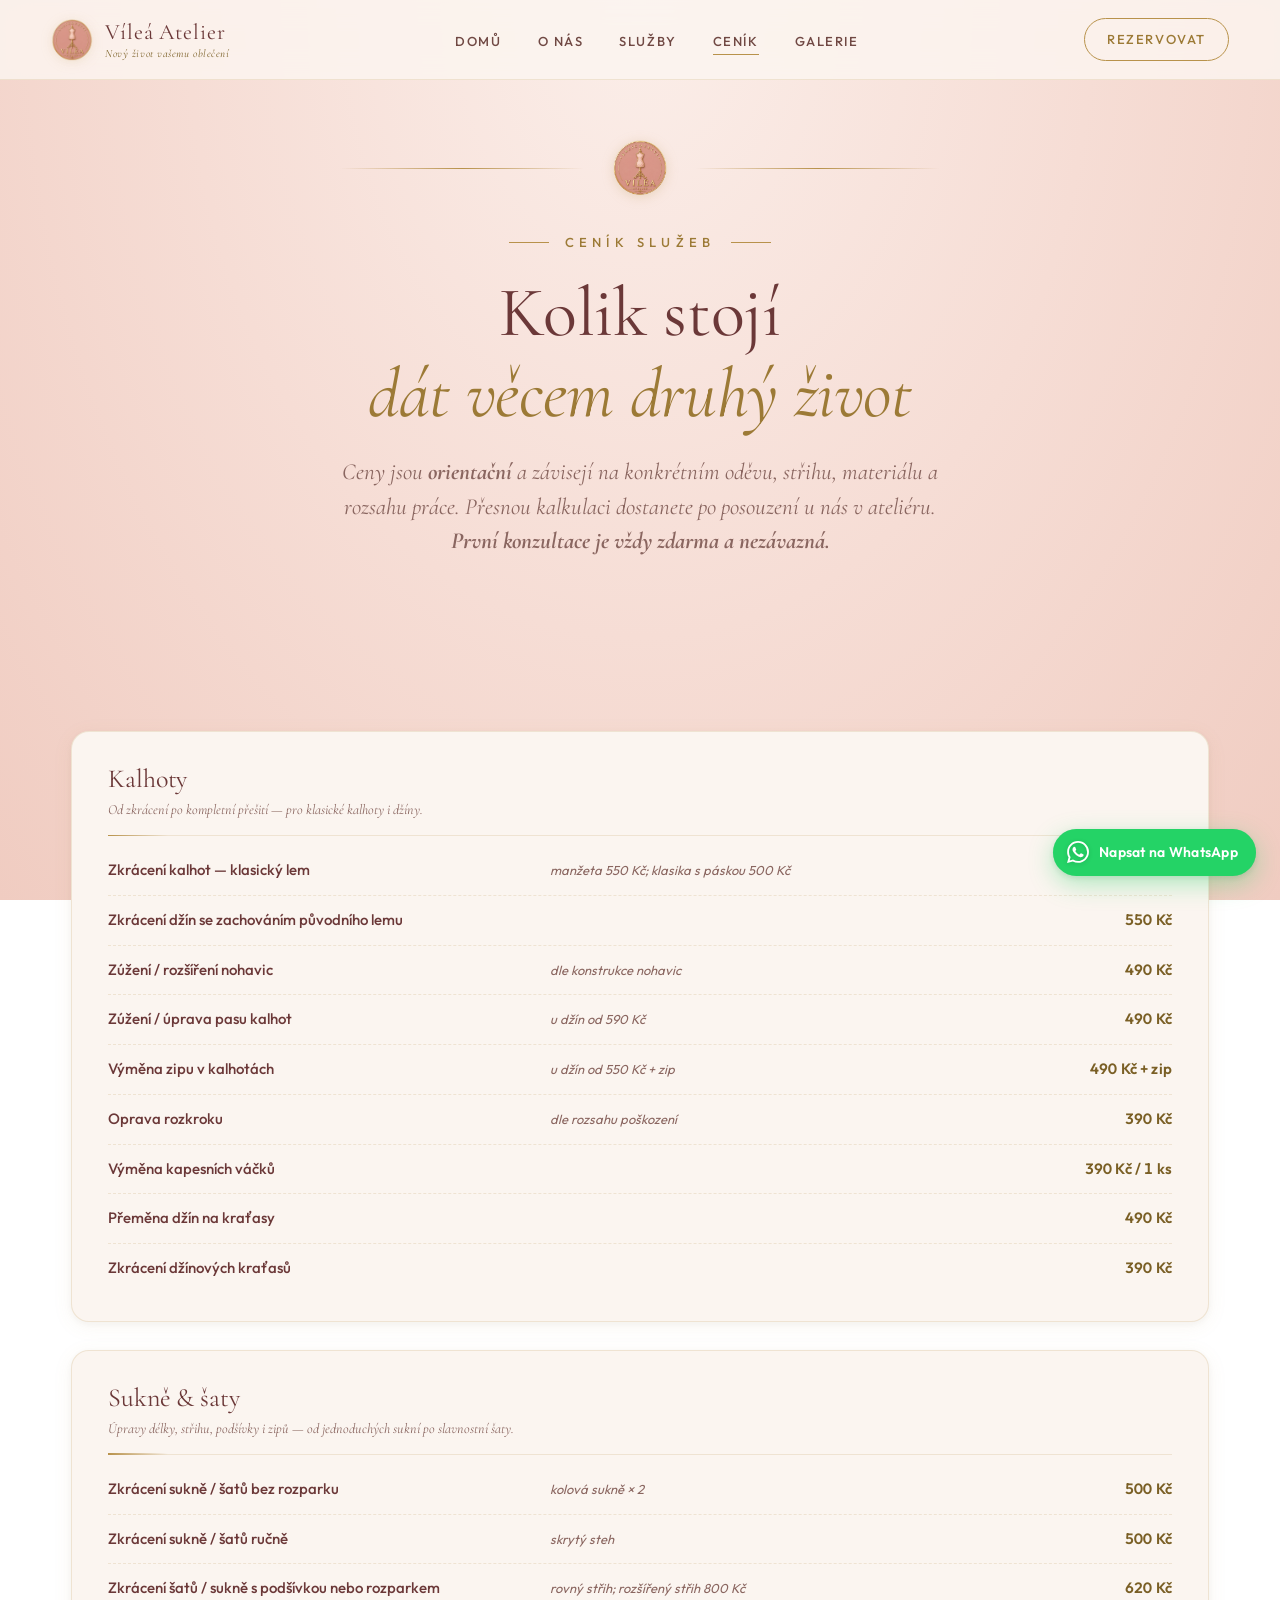
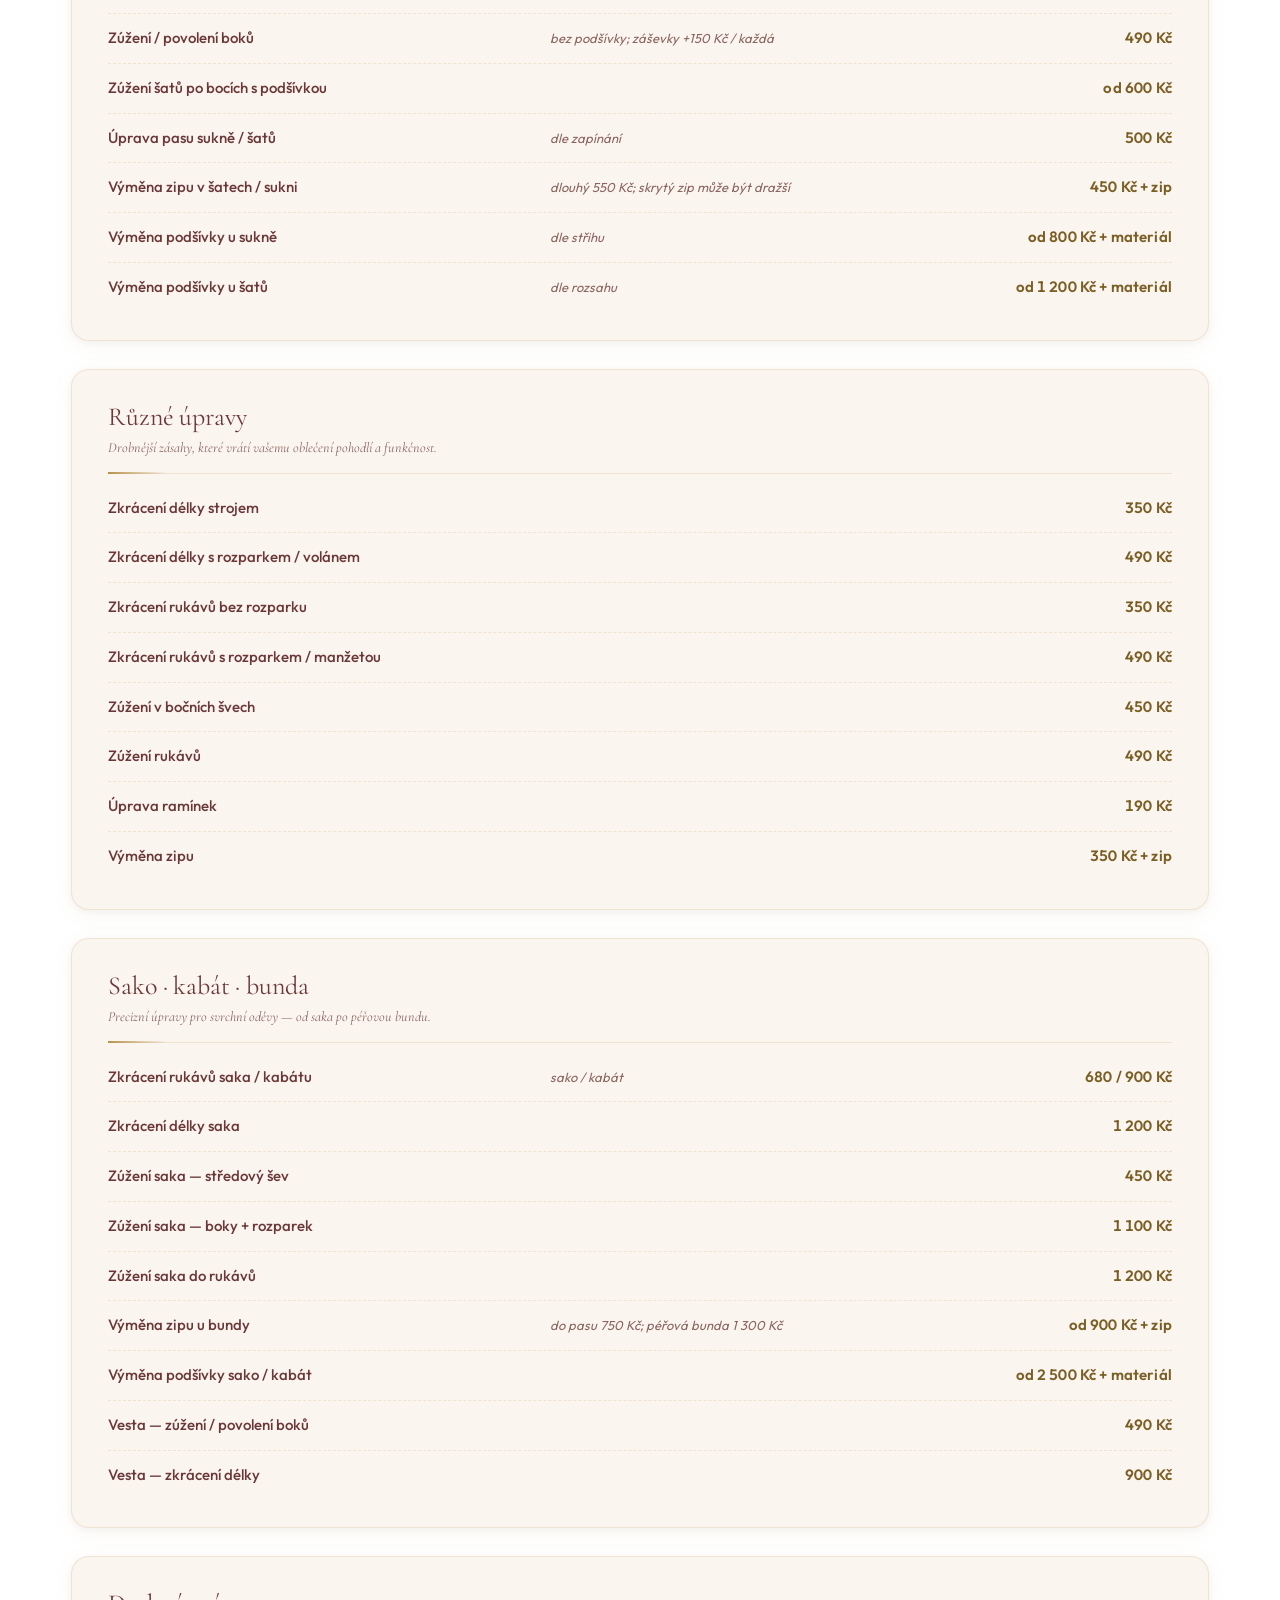
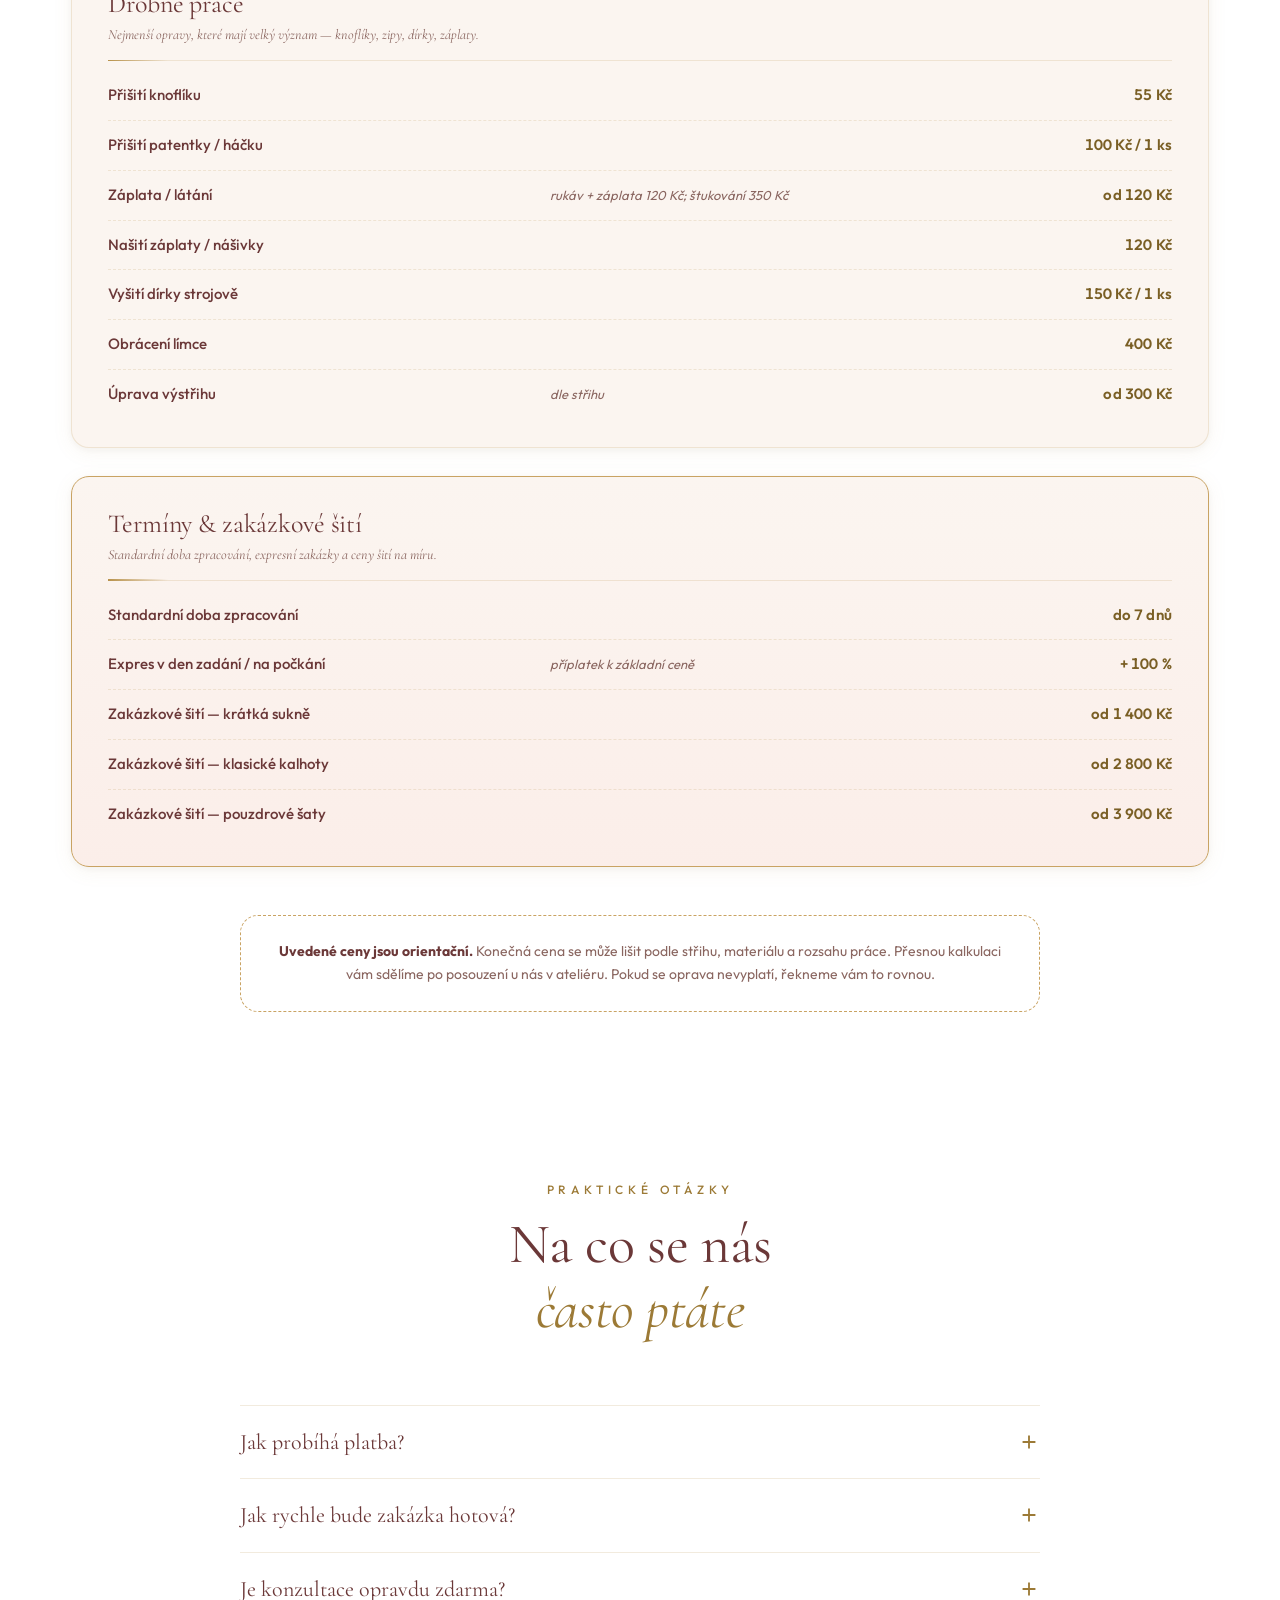
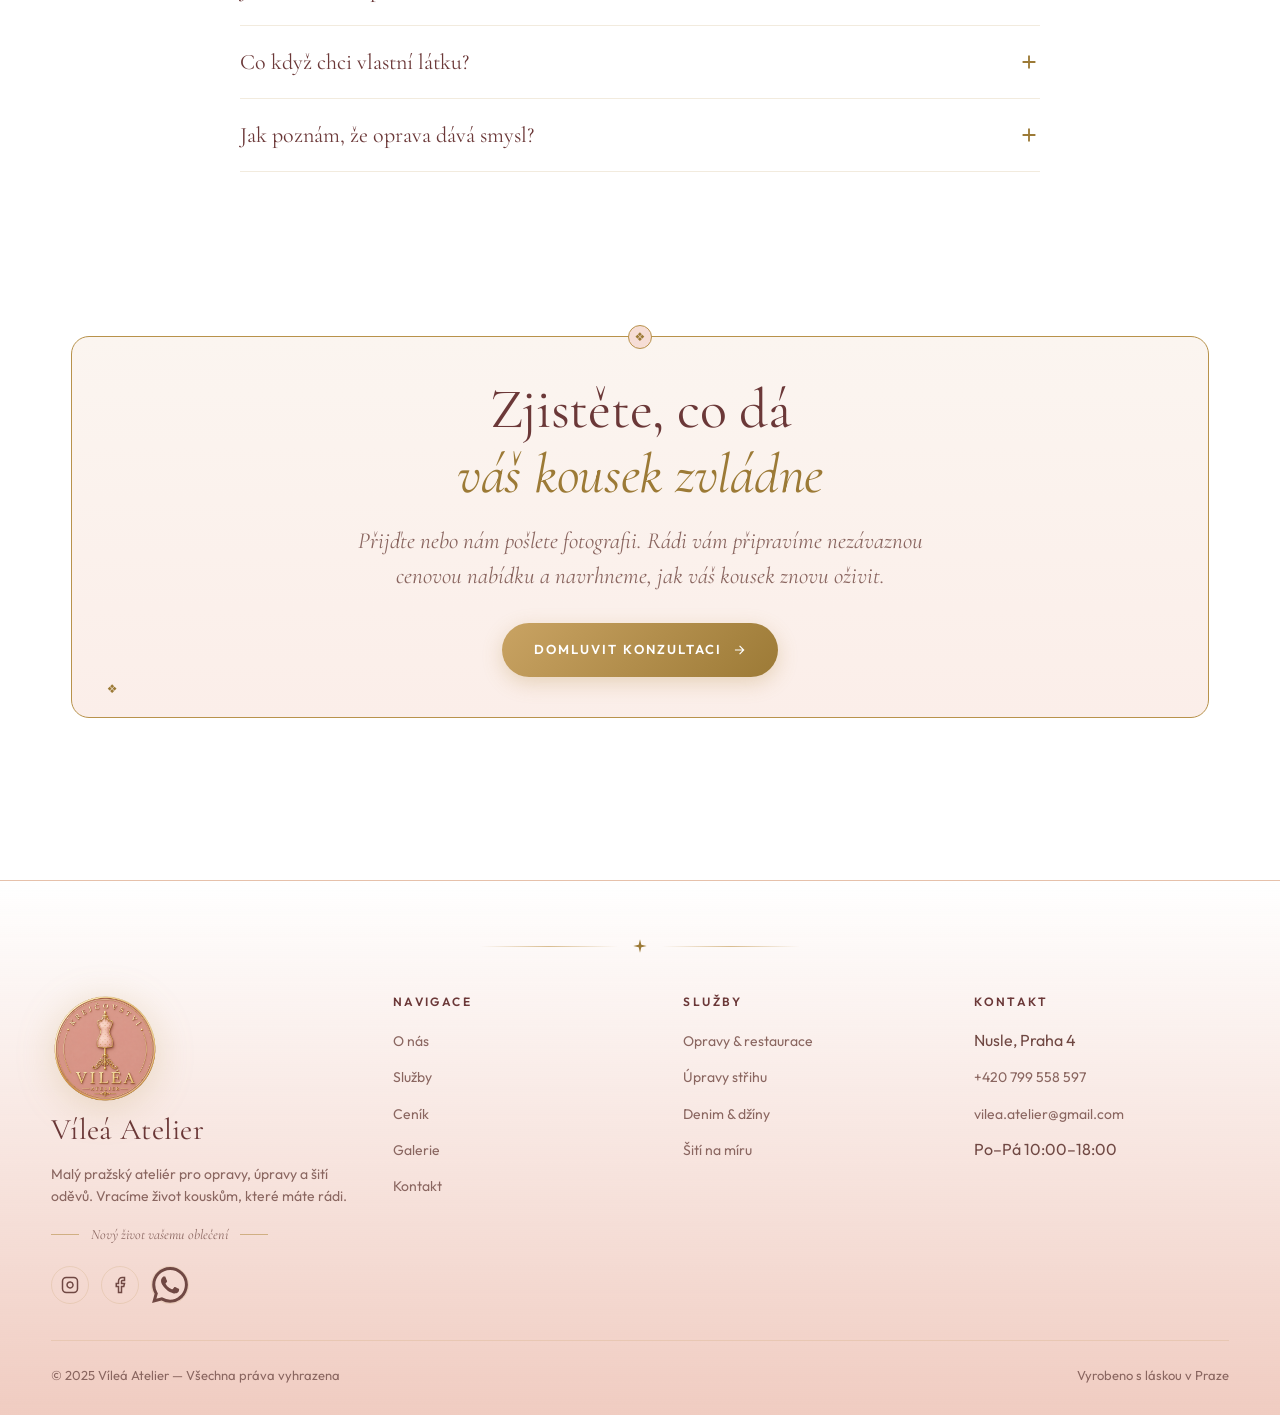
==== cenik.html @ e8b75104 "Initial commit: Víleá Atelier web Krejčovství VÍLEÁ Atelier — production site - 6 страниц (index, o-" ====
<!DOCTYPE html>
<html lang="cs">
<head>
<meta charset="UTF-8" />
<meta name="viewport" content="width=device-width, initial-scale=1.0" />
<title>Ceník — Víleá Atelier | Opravy, úpravy, šití na míru Praha</title>
<meta name="description" content="Ceník krejčovského ateliéru Víleá Praha — kalhoty, šaty, saka, kabáty, drobné práce a zakázkové šití. První konzultace vždy zdarma." />
<meta name="keywords" content="ceník krejčovství, cena opravy, cena úpravy oděvů, ceník služeb Praha, kolik stojí oprava oblečení, zakázkové šití cena" />
<meta name="robots" content="index,follow,max-image-preview:large" />
<meta name="author" content="Víleá Atelier" />
<meta name="geo.region" content="CZ-10" />
<meta name="geo.placename" content="Praha" />
<meta name="geo.position" content="50.0656;14.4379" />
<meta name="ICBM" content="50.0656, 14.4379" />
<meta name="theme-color" content="#F5DCD2" />
<link rel="alternate" hreflang="cs" href="https://vileaatelier.cz/cenik.html" />
<link rel="alternate" hreflang="x-default" href="https://vileaatelier.cz/cenik.html" />
<meta property="og:type" content="website" />
<meta property="og:url" content="https://vileaatelier.cz/cenik.html" />
<meta property="og:title" content="Ceník — Víleá Atelier | Opravy, úpravy, šití na míru" />
<meta property="og:description" content="Orientační ceny oprav, úprav a šití na míru v ateliéru Víleá Praha. První konzultace vždy zdarma." />
<meta property="og:image" content="https://vileaatelier.cz/assets/img/og-banner.jpg" />
<meta property="og:image:width" content="1200" />
<meta property="og:image:height" content="630" />
<meta property="og:site_name" content="Víleá Atelier" />
<meta property="og:locale" content="cs_CZ" />
<meta name="twitter:card" content="summary_large_image" />
<meta name="twitter:title" content="Ceník — Víleá Atelier | Opravy, úpravy, šití na míru" />
<meta name="twitter:description" content="Orientační ceny oprav, úprav a šití na míru v ateliéru Víleá Praha. První konzultace vždy zdarma." />
<meta name="twitter:image" content="https://vileaatelier.cz/assets/img/og-banner.jpg" />
<link rel="apple-touch-icon" href="assets/img/favicon.png" />
<link rel="canonical" href="https://vileaatelier.cz/cenik.html" />
<link rel="icon" type="image/png" href="assets/img/favicon.png" />
<link rel="preconnect" href="https://fonts.googleapis.com">
<link rel="preconnect" href="https://fonts.gstatic.com" crossorigin>
<link href="https://fonts.googleapis.com/css2?family=Cormorant+Garamond:ital,wght@0,400;0,500;0,600;0,700;1,400;1,500;1,600&family=Outfit:wght@300;400;500;600;700&display=swap" rel="stylesheet">
<link rel="stylesheet" href="assets/style.css" />
<script type="application/ld+json">
{
  "@context": "https://schema.org",
  "@type": "BreadcrumbList",
  "itemListElement": [
    {"@type": "ListItem", "position": 1, "name": "Domů", "item": "https://vileaatelier.cz/"},
    {"@type": "ListItem", "position": 2, "name": "Ceník", "item": "https://vileaatelier.cz/cenik.html"}
  ]
}
</script>
</head>
<body>

<nav class="nav">
  <a href="index.html" class="nav__logo">
    <img class="nav__logo-mark" src="assets/img/logo-mark-web.png" alt="Logo značky Krejčovství VÍLEÁ Atelier">
    <span class="nav__logo-text">
      <span class="nav__logo-name">Víleá Atelier</span>
      <span class="nav__logo-tag">Nový život vašemu oblečení</span>
    </span>
  </a>
  <ul class="nav__links">
    <li><a href="index.html">Domů</a></li>
    <li><a href="o-nas.html">O nás</a></li>
    <li><a href="sluzby.html">Služby</a></li>
    <li><a href="cenik.html" class="active">Ceník</a></li>
    <li><a href="galerie.html">Galerie</a></li>
  </ul>
  <a href="kontakt.html" class="nav__cta">Rezervovat</a>
  <button class="nav__burger" aria-label="Menu"><span></span><span></span><span></span></button>
</nav>

<header class="page-hero">
  <div class="brand-stripe reveal">
    <img class="brand-stripe__icon" src="assets/img/logo-mark-web.png" alt="Krejčovství VÍLEÁ Atelier — logo">
  </div>
  <span class="hero__eyebrow reveal reveal--delay-1">Ceník služeb</span>
  <h1 class="reveal reveal--delay-2">Kolik stojí<br><em>dát věcem druhý život</em></h1>
  <p class="lead reveal reveal--delay-3">Ceny jsou <strong>orientační</strong> a závisejí na konkrétním oděvu, střihu, materiálu a rozsahu práce. Přesnou kalkulaci dostanete po posouzení u nás v ateliéru. <strong>První konzultace je vždy zdarma a nezávazná.</strong></p>
</header>

<!-- ===== Pricing by garment type ===== -->
<section class="section">
  <div class="container">

    <!-- KALHOTY -->
    <div class="price-section reveal">
      <div class="price-section__head">
        <h2>Kalhoty</h2>
        <p>Od zkrácení po kompletní přešití — pro klasické kalhoty i džíny.</p>
      </div>
      <ul class="price-table">
        <li class="price-table__row">
          <span class="price-table__name">Zkrácení kalhot — klasický lem</span>
          <span class="price-table__note">manžeta 550 Kč; klasika s páskou 500 Kč</span>
          <span class="price-table__price">350 Kč</span>
        </li>
        <li class="price-table__row">
          <span class="price-table__name">Zkrácení džín se zachováním původního lemu</span>
          <span class="price-table__note"></span>
          <span class="price-table__price">550 Kč</span>
        </li>
        <li class="price-table__row">
          <span class="price-table__name">Zúžení / rozšíření nohavic</span>
          <span class="price-table__note">dle konstrukce nohavic</span>
          <span class="price-table__price">490 Kč</span>
        </li>
        <li class="price-table__row">
          <span class="price-table__name">Zúžení / úprava pasu kalhot</span>
          <span class="price-table__note">u džín od 590 Kč</span>
          <span class="price-table__price">490 Kč</span>
        </li>
        <li class="price-table__row">
          <span class="price-table__name">Výměna zipu v kalhotách</span>
          <span class="price-table__note">u džín od 550 Kč + zip</span>
          <span class="price-table__price">490 Kč + zip</span>
        </li>
        <li class="price-table__row">
          <span class="price-table__name">Oprava rozkroku</span>
          <span class="price-table__note">dle rozsahu poškození</span>
          <span class="price-table__price">390 Kč</span>
        </li>
        <li class="price-table__row">
          <span class="price-table__name">Výměna kapesních váčků</span>
          <span class="price-table__note"></span>
          <span class="price-table__price">390 Kč / 1 ks</span>
        </li>
        <li class="price-table__row">
          <span class="price-table__name">Přeměna džín na kraťasy</span>
          <span class="price-table__note"></span>
          <span class="price-table__price">490 Kč</span>
        </li>
        <li class="price-table__row">
          <span class="price-table__name">Zkrácení džínových kraťasů</span>
          <span class="price-table__note"></span>
          <span class="price-table__price">390 Kč</span>
        </li>
      </ul>
    </div>

    <!-- SUKNĚ / ŠATY -->
    <div class="price-section reveal">
      <div class="price-section__head">
        <h2>Sukně &amp; šaty</h2>
        <p>Úpravy délky, střihu, podšívky i zipů — od jednoduchých sukní po slavnostní šaty.</p>
      </div>
      <ul class="price-table">
        <li class="price-table__row">
          <span class="price-table__name">Zkrácení sukně / šatů bez rozparku</span>
          <span class="price-table__note">kolová sukně × 2</span>
          <span class="price-table__price">500 Kč</span>
        </li>
        <li class="price-table__row">
          <span class="price-table__name">Zkrácení sukně / šatů ručně</span>
          <span class="price-table__note">skrytý steh</span>
          <span class="price-table__price">500 Kč</span>
        </li>
        <li class="price-table__row">
          <span class="price-table__name">Zkrácení šatů / sukně s podšívkou nebo rozparkem</span>
          <span class="price-table__note">rovný střih; rozšířený střih 800 Kč</span>
          <span class="price-table__price">620 Kč</span>
        </li>
        <li class="price-table__row">
          <span class="price-table__name">Zúžení / povolení boků</span>
          <span class="price-table__note">bez podšívky; záševky +150 Kč / každá</span>
          <span class="price-table__price">490 Kč</span>
        </li>
        <li class="price-table__row">
          <span class="price-table__name">Zúžení šatů po bocích s podšívkou</span>
          <span class="price-table__note"></span>
          <span class="price-table__price">od 600 Kč</span>
        </li>
        <li class="price-table__row">
          <span class="price-table__name">Úprava pasu sukně / šatů</span>
          <span class="price-table__note">dle zapínání</span>
          <span class="price-table__price">500 Kč</span>
        </li>
        <li class="price-table__row">
          <span class="price-table__name">Výměna zipu v šatech / sukni</span>
          <span class="price-table__note">dlouhý 550 Kč; skrytý zip může být dražší</span>
          <span class="price-table__price">450 Kč + zip</span>
        </li>
        <li class="price-table__row">
          <span class="price-table__name">Výměna podšívky u sukně</span>
          <span class="price-table__note">dle střihu</span>
          <span class="price-table__price">od 800 Kč + materiál</span>
        </li>
        <li class="price-table__row">
          <span class="price-table__name">Výměna podšívky u šatů</span>
          <span class="price-table__note">dle rozsahu</span>
          <span class="price-table__price">od 1 200 Kč + materiál</span>
        </li>
      </ul>
    </div>

    <!-- RŮZNÉ ÚPRAVY -->
    <div class="price-section reveal">
      <div class="price-section__head">
        <h2>Různé úpravy</h2>
        <p>Drobnější zásahy, které vrátí vašemu oblečení pohodlí a funkčnost.</p>
      </div>
      <ul class="price-table">
        <li class="price-table__row">
          <span class="price-table__name">Zkrácení délky strojem</span>
          <span class="price-table__note"></span>
          <span class="price-table__price">350 Kč</span>
        </li>
        <li class="price-table__row">
          <span class="price-table__name">Zkrácení délky s rozparkem / volánem</span>
          <span class="price-table__note"></span>
          <span class="price-table__price">490 Kč</span>
        </li>
        <li class="price-table__row">
          <span class="price-table__name">Zkrácení rukávů bez rozparku</span>
          <span class="price-table__note"></span>
          <span class="price-table__price">350 Kč</span>
        </li>
        <li class="price-table__row">
          <span class="price-table__name">Zkrácení rukávů s rozparkem / manžetou</span>
          <span class="price-table__note"></span>
          <span class="price-table__price">490 Kč</span>
        </li>
        <li class="price-table__row">
          <span class="price-table__name">Zúžení v bočních švech</span>
          <span class="price-table__note"></span>
          <span class="price-table__price">450 Kč</span>
        </li>
        <li class="price-table__row">
          <span class="price-table__name">Zúžení rukávů</span>
          <span class="price-table__note"></span>
          <span class="price-table__price">490 Kč</span>
        </li>
        <li class="price-table__row">
          <span class="price-table__name">Úprava ramínek</span>
          <span class="price-table__note"></span>
          <span class="price-table__price">190 Kč</span>
        </li>
        <li class="price-table__row">
          <span class="price-table__name">Výměna zipu</span>
          <span class="price-table__note"></span>
          <span class="price-table__price">350 Kč + zip</span>
        </li>
      </ul>
    </div>

    <!-- SAKO / KABÁT / BUNDA -->
    <div class="price-section reveal">
      <div class="price-section__head">
        <h2>Sako &middot; kabát &middot; bunda</h2>
        <p>Precizní úpravy pro svrchní oděvy — od saka po péřovou bundu.</p>
      </div>
      <ul class="price-table">
        <li class="price-table__row">
          <span class="price-table__name">Zkrácení rukávů saka / kabátu</span>
          <span class="price-table__note">sako / kabát</span>
          <span class="price-table__price">680 / 900 Kč</span>
        </li>
        <li class="price-table__row">
          <span class="price-table__name">Zkrácení délky saka</span>
          <span class="price-table__note"></span>
          <span class="price-table__price">1 200 Kč</span>
        </li>
        <li class="price-table__row">
          <span class="price-table__name">Zúžení saka — středový šev</span>
          <span class="price-table__note"></span>
          <span class="price-table__price">450 Kč</span>
        </li>
        <li class="price-table__row">
          <span class="price-table__name">Zúžení saka — boky + rozparek</span>
          <span class="price-table__note"></span>
          <span class="price-table__price">1 100 Kč</span>
        </li>
        <li class="price-table__row">
          <span class="price-table__name">Zúžení saka do rukávů</span>
          <span class="price-table__note"></span>
          <span class="price-table__price">1 200 Kč</span>
        </li>
        <li class="price-table__row">
          <span class="price-table__name">Výměna zipu u bundy</span>
          <span class="price-table__note">do pasu 750 Kč; péřová bunda 1 300 Kč</span>
          <span class="price-table__price">od 900 Kč + zip</span>
        </li>
        <li class="price-table__row">
          <span class="price-table__name">Výměna podšívky sako / kabát</span>
          <span class="price-table__note"></span>
          <span class="price-table__price">od 2 500 Kč + materiál</span>
        </li>
        <li class="price-table__row">
          <span class="price-table__name">Vesta — zúžení / povolení boků</span>
          <span class="price-table__note"></span>
          <span class="price-table__price">490 Kč</span>
        </li>
        <li class="price-table__row">
          <span class="price-table__name">Vesta — zkrácení délky</span>
          <span class="price-table__note"></span>
          <span class="price-table__price">900 Kč</span>
        </li>
      </ul>
    </div>

    <!-- DROBNÉ PRÁCE -->
    <div class="price-section reveal">
      <div class="price-section__head">
        <h2>Drobné práce</h2>
        <p>Nejmenší opravy, které mají velký význam — knoflíky, zipy, dírky, záplaty.</p>
      </div>
      <ul class="price-table">
        <li class="price-table__row">
          <span class="price-table__name">Přišití knoflíku</span>
          <span class="price-table__note"></span>
          <span class="price-table__price">55 Kč</span>
        </li>
        <li class="price-table__row">
          <span class="price-table__name">Přišití patentky / háčku</span>
          <span class="price-table__note"></span>
          <span class="price-table__price">100 Kč / 1 ks</span>
        </li>
        <li class="price-table__row">
          <span class="price-table__name">Záplata / látání</span>
          <span class="price-table__note">rukáv + záplata 120 Kč; štukování 350 Kč</span>
          <span class="price-table__price">od 120 Kč</span>
        </li>
        <li class="price-table__row">
          <span class="price-table__name">Našití záplaty / nášivky</span>
          <span class="price-table__note"></span>
          <span class="price-table__price">120 Kč</span>
        </li>
        <li class="price-table__row">
          <span class="price-table__name">Vyšití dírky strojově</span>
          <span class="price-table__note"></span>
          <span class="price-table__price">150 Kč / 1 ks</span>
        </li>
        <li class="price-table__row">
          <span class="price-table__name">Obrácení límce</span>
          <span class="price-table__note"></span>
          <span class="price-table__price">400 Kč</span>
        </li>
        <li class="price-table__row">
          <span class="price-table__name">Úprava výstřihu</span>
          <span class="price-table__note">dle střihu</span>
          <span class="price-table__price">od 300 Kč</span>
        </li>
      </ul>
    </div>

    <!-- TERMÍNY A ZAKÁZKOVÉ ŠITÍ -->
    <div class="price-section price-section--featured reveal">
      <div class="price-section__head">
        <h2>Termíny &amp; zakázkové šití</h2>
        <p>Standardní doba zpracování, expresní zakázky a ceny šití na míru.</p>
      </div>
      <ul class="price-table">
        <li class="price-table__row">
          <span class="price-table__name">Standardní doba zpracování</span>
          <span class="price-table__note"></span>
          <span class="price-table__price">do 7 dnů</span>
        </li>
        <li class="price-table__row">
          <span class="price-table__name">Expres v den zadání / na počkání</span>
          <span class="price-table__note">příplatek k základní ceně</span>
          <span class="price-table__price">+ 100 %</span>
        </li>
        <li class="price-table__row">
          <span class="price-table__name">Zakázkové šití — krátká sukně</span>
          <span class="price-table__note"></span>
          <span class="price-table__price">od 1 400 Kč</span>
        </li>
        <li class="price-table__row">
          <span class="price-table__name">Zakázkové šití — klasické kalhoty</span>
          <span class="price-table__note"></span>
          <span class="price-table__price">od 2 800 Kč</span>
        </li>
        <li class="price-table__row">
          <span class="price-table__name">Zakázkové šití — pouzdrové šaty</span>
          <span class="price-table__note"></span>
          <span class="price-table__price">od 3 900 Kč</span>
        </li>
      </ul>
    </div>

    <div class="price-note reveal">
      <strong>Uvedené ceny jsou orientační.</strong> Konečná cena se může lišit podle střihu, materiálu a rozsahu práce. Přesnou kalkulaci vám sdělíme po posouzení u nás v ateliéru. Pokud se oprava nevyplatí, řekneme vám to rovnou.
    </div>
  </div>
</section>

<!-- ===== FAQ ===== -->
<section class="section section--tight">
  <div class="container">
    <div class="section-head reveal">
      <span class="section-head__eyebrow">Praktické otázky</span>
      <h2>Na co se nás<br><em>často ptáte</em></h2>
    </div>
    <div class="faq">
      <div class="faq__item reveal">
        <button class="faq__q">Jak probíhá platba?
          <svg width="22" height="22" viewBox="0 0 24 24" fill="none" stroke="currentColor" stroke-width="2"><path d="M12 5v14M5 12h14"/></svg>
        </button>
        <div class="faq__a">Při zahájení zakázky hradíte 40 % jako zálohu. Zbytek doplácíte při předání hotově nebo kartou. U větších zakázek (svatby, kabáty) je možné rozložení do dvou splátek.</div>
      </div>
      <div class="faq__item reveal">
        <button class="faq__q">Jak rychle bude zakázka hotová?
          <svg width="22" height="22" viewBox="0 0 24 24" fill="none" stroke="currentColor" stroke-width="2"><path d="M12 5v14M5 12h14"/></svg>
        </button>
        <div class="faq__a">Standardně do 7 pracovních dní. Potřebujete-li expres? Příplatek +100 % a máte to v den zadání. Vždy dopředu řekneme konkrétní termín.</div>
      </div>
      <div class="faq__item reveal">
        <button class="faq__q">Je konzultace opravdu zdarma?
          <svg width="22" height="22" viewBox="0 0 24 24" fill="none" stroke="currentColor" stroke-width="2"><path d="M12 5v14M5 12h14"/></svg>
        </button>
        <div class="faq__a">Ano. První konzultace je nezávazná a bez poplatku — v ateliéru vás provedeme, probereme váš kousek a navrhneme řešení. Pokud se rozhodnete, sepíšeme s vámi zakázku.</div>
      </div>
      <div class="faq__item reveal">
        <button class="faq__q">Co když chci vlastní látku?
          <svg width="22" height="22" viewBox="0 0 24 24" fill="none" stroke="currentColor" stroke-width="2"><path d="M12 5v14M5 12h14"/></svg>
        </button>
        <div class="faq__a">Rádi ušijeme z vaší látky — přineste ji a my se postaráme o zbytek. Také vám umíme poradit s výběrem v naší knihovně vzorků.</div>
      </div>
      <div class="faq__item reveal">
        <button class="faq__q">Jak poznám, že oprava dává smysl?
          <svg width="22" height="22" viewBox="0 0 24 24" fill="none" stroke="currentColor" stroke-width="2"><path d="M12 5v14M5 12h14"/></svg>
        </button>
        <div class="faq__a">Přineste nebo pošlete fotografii — posoudíme stav a řekneme vám upřímně, jestli se oprava vyplatí. Některé kousky mají větší hodnotu sentimentální než materiální, a to my dobře víme.</div>
      </div>
    </div>
  </div>
</section>

<!-- ===== CTA ===== -->
<section class="section">
  <div class="container">
    <div class="framed reveal" style="text-align:center; padding: 40px 28px;">
      <h2 style="margin-bottom: 18px;">Zjistěte, co dá<br><em style="font-style:italic;color:var(--gold-600)">váš kousek zvládne</em></h2>
      <p class="lead" style="max-width: 580px; margin: 0 auto 30px;">Přijďte nebo nám pošlete fotografii. Rádi vám připravíme nezávaznou cenovou nabídku a navrhneme, jak váš kousek znovu oživit.</p>
      <a href="kontakt.html" class="btn btn--primary">
        Domluvit konzultaci
        <svg width="14" height="14" viewBox="0 0 24 24" fill="none" stroke="currentColor" stroke-width="2"><path d="M5 12h14M13 5l7 7-7 7"/></svg>
      </a>
    </div>
  </div>
</section>

<footer class="footer">
  <div class="footer__ornament">
    <svg class="footer__ornament-icon" viewBox="0 0 24 24" fill="currentColor"><path d="M12 2 L14 10 L22 12 L14 14 L12 22 L10 14 L2 12 L10 10 Z"/></svg>
  </div>
  <div class="footer__top">
    <div class="footer__brand">
      <div class="footer__logo">
        <img src="assets/img/logo-mark-web.png" alt="Logo značky Krejčovství VÍLEÁ Atelier" />
        <span class="footer__logo-name">Víleá Atelier</span>
      </div>
      <p>Malý pražský ateliér pro opravy, úpravy a šití oděvů. Vracíme život kouskům, které máte rádi.</p>
      <p class="footer__tagline">Nový život vašemu oblečení</p>
      <div class="footer__social">
        <a href="https://www.instagram.com/vilea.atelier" target="_blank" rel="noopener noreferrer" aria-label="Instagram"><svg width="18" height="18" viewBox="0 0 24 24" fill="none" stroke="currentColor" stroke-width="2"><rect x="2" y="2" width="20" height="20" rx="5"/><path d="M16 11.37A4 4 0 1 1 12.63 8 4 4 0 0 1 16 11.37zM17.5 6.5h.01"/></svg></a>
        <a href="https://www.facebook.com/share/19ng7usNfz/?mibextid=wwXIfr" target="_blank" rel="noopener noreferrer" aria-label="Facebook"><svg width="18" height="18" viewBox="0 0 24 24" fill="none" stroke="currentColor" stroke-width="2"><path d="M18 2h-3a5 5 0 0 0-5 5v3H7v4h3v8h4v-8h3l1-4h-4V7a1 1 0 0 1 1-1h3z"/></svg></a>
      <a href="https://wa.me/420799558597?text=Dobrý den, rád/a bych se zeptal/a na krejčovské služby." target="_blank" rel="noopener noreferrer" aria-label="WhatsApp" class="wa-link">
          <svg viewBox="0 0 24 24" fill="currentColor"><path d="M17.472 14.382c-.297-.149-1.758-.867-2.03-.967-.273-.099-.471-.148-.67.15-.197.297-.767.966-.94 1.164-.173.199-.347.223-.644.075-.297-.15-1.255-.463-2.39-1.475-.883-.788-1.48-1.761-1.653-2.059-.173-.297-.018-.458.13-.606.134-.133.298-.347.446-.52.149-.174.198-.298.298-.497.099-.198.05-.371-.025-.52-.075-.149-.669-1.612-.916-2.207-.242-.579-.487-.5-.669-.51-.173-.008-.371-.01-.57-.01-.198 0-.52.074-.792.372-.272.297-1.04 1.016-1.04 2.479 0 1.462 1.065 2.875 1.213 3.074.149.198 2.096 3.2 5.077 4.487.709.306 1.262.489 1.694.625.712.227 1.36.195 1.871.118.571-.085 1.758-.719 2.006-1.413.248-.694.248-1.289.173-1.413-.074-.124-.272-.198-.57-.347m-5.421 7.403h-.004a9.87 9.87 0 0 1-5.031-1.378l-.361-.214-3.741.982.998-3.648-.235-.374a9.86 9.86 0 0 1-1.51-5.26c.001-5.45 4.436-9.884 9.888-9.884 2.64 0 5.122 1.03 6.988 2.898a9.825 9.825 0 0 1 2.893 6.994c-.003 5.45-4.437 9.884-9.885 9.884m8.413-18.297A11.815 11.815 0 0 0 12.05 0C5.495 0 .16 5.335.157 11.892c0 2.096.547 4.142 1.588 5.945L.057 24l6.305-1.654a11.882 11.882 0 0 0 5.683 1.448h.005c6.554 0 11.89-5.335 11.893-11.893a11.821 11.821 0 0 0-3.48-8.413z"/></svg>
        </a>
        </div>
    </div>
    <div>
      <h4>Navigace</h4>
      <ul>
        <li><a href="o-nas.html">O nás</a></li>
        <li><a href="sluzby.html">Služby</a></li>
        <li><a href="cenik.html">Ceník</a></li>
        <li><a href="galerie.html">Galerie</a></li>
        <li><a href="kontakt.html">Kontakt</a></li>
      </ul>
    </div>
    <div>
      <h4>Služby</h4>
      <ul>
        <li><a href="sluzby.html#opravy">Opravy &amp; restaurace</a></li>
        <li><a href="sluzby.html#úpravy">Úpravy střihu</a></li>
        <li><a href="sluzby.html#denim">Denim &amp; džíny</a></li>
        <li><a href="sluzby.html#sití">Šití na míru</a></li>
      </ul>
    </div>
    <div>
      <h4>Kontakt</h4>
      <ul>
        <li>Nusle, Praha 4</li>
        <li><a href="tel:+420799558597">+420 799 558 597</a></li>
        <li><a href="mailto:vilea.atelier@gmail.com">vilea.atelier@gmail.com</a></li>
        <li>Po–Pá 10:00–18:00</li>
      </ul>
    </div>
  </div>
  <div class="footer__bottom">
    <span>© 2025 Víleá Atelier — Všechna práva vyhrazena</span>
    <span>Vyrobeno s láskou v Praze</span>
  </div>
</footer>

<a class="wa-float" href="https://wa.me/420799558597?text=Dobrý den, rád/a bych se zeptal/a na krejčovské služby." target="_blank" rel="noopener noreferrer" aria-label="Napsat na WhatsApp">
  <svg viewBox="0 0 24 24" fill="currentColor"><path d="M17.472 14.382c-.297-.149-1.758-.867-2.03-.967-.273-.099-.471-.148-.67.15-.197.297-.767.966-.94 1.164-.173.199-.347.223-.644.075-.297-.15-1.255-.463-2.39-1.475-.883-.788-1.48-1.761-1.653-2.059-.173-.297-.018-.458.13-.606.134-.133.298-.347.446-.52.149-.174.198-.298.298-.497.099-.198.05-.371-.025-.52-.075-.149-.669-1.612-.916-2.207-.242-.579-.487-.5-.669-.51-.173-.008-.371-.01-.57-.01-.198 0-.52.074-.792.372-.272.297-1.04 1.016-1.04 2.479 0 1.462 1.065 2.875 1.213 3.074.149.198 2.096 3.2 5.077 4.487.709.306 1.262.489 1.694.625.712.227 1.36.195 1.871.118.571-.085 1.758-.719 2.006-1.413.248-.694.248-1.289.173-1.413-.074-.124-.272-.198-.57-.347m-5.421 7.403h-.004a9.87 9.87 0 0 1-5.031-1.378l-.361-.214-3.741.982.998-3.648-.235-.374a9.86 9.86 0 0 1-1.51-5.26c.001-5.45 4.436-9.884 9.888-9.884 2.64 0 5.122 1.03 6.988 2.898a9.825 9.825 0 0 1 2.893 6.994c-.003 5.45-4.437 9.884-9.885 9.884m8.413-18.297A11.815 11.815 0 0 0 12.05 0C5.495 0 .16 5.335.157 11.892c0 2.096.547 4.142 1.588 5.945L.057 24l6.305-1.654a11.882 11.882 0 0 0 5.683 1.448h.005c6.554 0 11.89-5.335 11.893-11.893a11.821 11.821 0 0 0-3.48-8.413z"/></svg>
  <span class="wa-float__label">Napsat na WhatsApp</span>
</a>

<script src="assets/script.js"></script>
</body>
</html>
---- assets/style.css ----
/* =========================================================
   KREJČOVSTVÍ VÍLEÁ ATELIER — DESIGN SYSTEM
   Pink + Gold Couture Luxury Aesthetic
   ========================================================= */

:root {
  /* Rose palette */
  --rose-50:  #FBEEE9;
  --rose-100: #F6DDD5;
  --rose-200: #F0CCC1;
  --rose-300: #E6B3A4;
  --rose-400: #D49A88;
  --rose-500: #B97A66;

  /* Gold */
  --gold-50:  #FBF6E9;
  --gold-200: #E6CB95;
  --gold-400: #C9A363;
  --gold-500: #B8924B;
  --gold-600: #9C7A36;
  --gold-700: #7A5F25;

  /* Neutral */
  --ivory:    #FBF5F0;
  --cream:    #F7EFE8;
  --brown-950:#4A2723;
  --brown-900:#6B3838;
  --brown-700:#704843;
  --brown-500:#8A6660;
  --brown-300:#B89089;
  --line:     rgba(184, 146, 75, 0.18);
  --line-soft:rgba(184, 146, 75, 0.08);

  /* Typography */
  --font-serif: 'Cormorant Garamond', 'Playfair Display', 'Times New Roman', serif;
  --font-sans:  'Outfit', 'Montserrat', system-ui, sans-serif;

  /* Layout */
  --max-w: 1240px;
  --pad: clamp(20px, 4vw, 56px);
  --gap-section: clamp(60px, 8vw, 120px);
  --radius: 18px;
  --shadow-soft: 0 4px 20px rgba(184, 146, 75, 0.08), 0 2px 6px rgba(61, 44, 40, 0.04);
  --shadow-lift: 0 14px 40px rgba(184, 146, 75, 0.18), 0 4px 12px rgba(61, 44, 40, 0.06);
}

/* ========== Reset ========== */
*, *::before, *::after { box-sizing: border-box; }
* { margin: 0; padding: 0; }
html { scroll-behavior: smooth; -webkit-font-smoothing: antialiased; }
body {
  font-family: var(--font-sans);
  font-size: 16px;
  line-height: 1.65;
  color: var(--brown-700);
  background:
    radial-gradient(ellipse at top, var(--rose-50) 0%, var(--rose-100) 50%, var(--rose-200) 100%);
  min-height: 100vh;
  overflow-x: hidden;
  background-attachment: fixed;
}

img { max-width: 100%; display: block; }
a { color: inherit; text-decoration: none; transition: color .2s; }
a:hover { color: var(--gold-500); }
button, input, textarea, select { font: inherit; color: inherit; }

/* ========== Typography ========== */
h1, h2, h3, h4 {
  font-family: var(--font-serif);
  font-weight: 500;
  color: var(--brown-900);
  line-height: 1.15;
  letter-spacing: -0.005em;
}
h1 { font-size: clamp(40px, 6vw, 84px); font-weight: 400; }
h2 { font-size: clamp(32px, 4.4vw, 56px); font-weight: 400; }
h3 { font-size: clamp(22px, 2.4vw, 32px); }
h4 { font-size: clamp(18px, 1.6vw, 22px); font-weight: 600; font-family: var(--font-sans); letter-spacing: 0.04em; text-transform: uppercase; color: var(--gold-600); }

.lead {
  font-family: var(--font-serif);
  font-size: clamp(18px, 1.8vw, 24px);
  font-style: italic;
  color: var(--brown-500);
  line-height: 1.5;
  font-weight: 400;
}

/* ========== Layout ========== */
.container { max-width: var(--max-w); margin: 0 auto; padding: 0 var(--pad); }
.section { padding: var(--gap-section) 0; position: relative; }
.section--tight { padding: calc(var(--gap-section) * 0.6) 0; }

/* ========== Top Navigation ========== */
.nav {
  position: fixed; top: 0; left: 0; right: 0; z-index: 100;
  padding: 18px var(--pad);
  display: flex; align-items: center; justify-content: space-between;
  background: rgba(251, 245, 240, 0.85);
  backdrop-filter: saturate(140%) blur(14px);
  -webkit-backdrop-filter: saturate(140%) blur(14px);
  border-bottom: 1px solid var(--line);
  transition: padding .3s, background .3s;
}
.nav.scrolled { padding: 12px var(--pad); background: rgba(251, 245, 240, 0.95); }

.nav__logo {
  display: flex; align-items: center; gap: 12px;
  font-family: var(--font-serif); font-size: 22px;
  color: var(--brown-900); letter-spacing: 0.04em;
}
.nav__logo-mark {
  width: 42px; height: 42px;
  display: block;
  filter: drop-shadow(0 2px 6px rgba(184, 146, 75, 0.18));
}
.nav__logo img.nav__logo-mark { transition: transform .3s; }
.nav__logo:hover img.nav__logo-mark { transform: rotate(-4deg) scale(1.04); }

/* Tagline next to logo */
.nav__logo-text { display: flex; flex-direction: column; line-height: 1; gap: 2px; }
.nav__logo-name { font-family: var(--font-serif); font-size: 22px; color: var(--brown-900); letter-spacing: 0.04em; }
.nav__logo-tag {
  font-family: var(--font-serif); font-style: italic;
  font-size: 11px; color: var(--gold-700);
  letter-spacing: 0.05em; margin-top: 3px;
}
@media (max-width: 520px) { .nav__logo-tag { display: none; } }
.nav__links { display: flex; gap: 36px; list-style: none; }
.nav__links a {
  font-size: 13px; letter-spacing: 0.12em;
  text-transform: uppercase;
  color: var(--brown-700);
  position: relative; padding: 6px 0;
  font-weight: 500;
}
.nav__links a::after {
  content: ""; position: absolute; bottom: 0; left: 50%;
  width: 0; height: 1px; background: var(--gold-500);
  transition: width .3s, left .3s;
}
.nav__links a:hover::after,
.nav__links a.active::after { width: 100%; left: 0; }
.nav__cta {
  padding: 10px 22px;
  border: 1px solid var(--gold-500);
  border-radius: 999px;
  font-size: 13px; letter-spacing: 0.12em;
  text-transform: uppercase;
  color: var(--gold-600);
  transition: all .25s;
  font-weight: 500;
}
.nav__cta:hover {
  background: var(--gold-500);
  color: white;
  transform: translateY(-1px);
}

.nav__burger { display: none; background: none; border: 0; cursor: pointer; padding: 8px; }
.nav__burger span {
  display: block; width: 24px; height: 1.5px; background: var(--brown-900);
  margin: 5px 0; transition: .3s;
}

@media (max-width: 880px) {
  .nav__links, .nav__cta { display: none; }
  .nav__burger { display: block; }
  .nav.open .nav__links {
    display: flex; flex-direction: column;
    position: absolute; top: 100%; left: 0; right: 0;
    background: var(--ivory);
    padding: 24px var(--pad);
    border-bottom: 1px solid var(--line);
    gap: 18px;
  }
  .nav.open .nav__cta { display: inline-block; position: absolute; top: 100%; right: var(--pad); transform: translateY(-100%); margin-top: -60px; }
}

/* ========== Hero ========== */
.hero {
  min-height: 100vh; min-height: 100dvh;
  display: grid; place-items: center;
  text-align: center;
  position: relative; overflow: hidden;
  padding: 110px var(--pad) 60px;
}
.hero__bg {
  position: absolute; inset: 0;
  background:
    linear-gradient(180deg, rgba(245, 220, 210, 0.55) 0%, rgba(245, 220, 210, 0.4) 100%),
    radial-gradient(ellipse at 20% 30%, var(--rose-100) 0%, transparent 60%),
    radial-gradient(ellipse at 80% 70%, var(--gold-50) 0%, transparent 60%);
}
.hero__bg::before, .hero__bg::after {
  content: ""; position: absolute; border-radius: 50%;
  filter: blur(80px); opacity: 0.5;
}
.hero__bg::before { width: 600px; height: 600px; background: var(--rose-300); top: -200px; left: -100px; }
.hero__bg::after  { width: 500px; height: 500px; background: var(--gold-200); bottom: -150px; right: -80px; }

.hero__content { position: relative; z-index: 2; max-width: 900px; }
.hero__eyebrow {
  font-size: 13px; letter-spacing: 0.4em; text-transform: uppercase;
  color: var(--gold-600); margin-bottom: 20px;
  display: inline-flex; align-items: center; gap: 16px;
  font-weight: 500;
}
.hero__eyebrow::before, .hero__eyebrow::after {
  content: ""; width: 40px; height: 1px; background: var(--gold-500);
}

/* Tagline directly under the logo (italic serif, like original atelier caption) */
.brand-tagline {
  font-family: var(--font-serif);
  font-style: italic;
  font-weight: 500;
  font-size: clamp(18px, 1.9vw, 24px);
  color: var(--gold-700);
  letter-spacing: 0.02em;
  margin-top: 14px;
  margin-bottom: 24px;
  text-shadow: 0 2px 10px rgba(184, 146, 75, 0.2);
}
.brand-tagline .dot {
  color: var(--gold-500);
  font-style: normal;
  margin: 0 8px;
  opacity: 0.7;
  font-weight: 400;
}
.hero h1 {
  margin-bottom: 22px;
  font-size: clamp(48px, 7.5vw, 96px);
}
.hero h1 em {
  font-style: italic; color: var(--gold-600);
  display: block; font-weight: 400;
}
.hero__sub {
  font-family: var(--font-serif); font-size: clamp(18px, 1.8vw, 23px);
  font-style: italic; color: var(--brown-500);
  max-width: 620px; margin: 0 auto 36px;
  line-height: 1.55;
}
.hero__ctas { display: flex; gap: 16px; justify-content: center; flex-wrap: wrap; }

.btn {
  display: inline-flex; align-items: center; gap: 10px;
  padding: 16px 32px; border-radius: 999px;
  font-size: 13px; letter-spacing: 0.16em;
  text-transform: uppercase; font-weight: 600;
  transition: all .25s ease;
  cursor: pointer; border: 0;
}
.btn--primary {
  background: linear-gradient(135deg, var(--gold-400), var(--gold-600));
  color: white;
  box-shadow: 0 6px 20px rgba(184, 146, 75, 0.3);
}
.btn--primary:hover { transform: translateY(-2px); box-shadow: 0 10px 28px rgba(184, 146, 75, 0.4); }
.btn--ghost {
  background: transparent; color: var(--brown-900);
  border: 1px solid var(--brown-900);
}
.btn--ghost:hover { background: var(--brown-900); color: var(--ivory); }

.hero__scroll-hint {
  position: absolute; bottom: 40px; left: 50%; transform: translateX(-50%);
  font-size: 11px; letter-spacing: 0.3em;
  color: var(--gold-600); text-transform: uppercase;
  display: flex; flex-direction: column; align-items: center; gap: 12px;
  z-index: 2;
}
.hero__scroll-hint::after {
  content: ""; width: 1px; height: 40px;
  background: linear-gradient(180deg, var(--gold-500), transparent);
  animation: scrollPulse 2s ease-in-out infinite;
}
@keyframes scrollPulse {
  0%, 100% { opacity: 0.4; transform: scaleY(1); }
  50%      { opacity: 1; transform: scaleY(1.2); }
}

/* ========== Ornate Divider ========== */
.divider {
  display: flex; align-items: center; justify-content: center;
  gap: 24px; margin: 32px auto;
  color: var(--gold-500);
}
.divider::before, .divider::after {
  content: ""; width: 80px; max-width: 30vw; height: 1px;
  background: linear-gradient(90deg, transparent, var(--gold-500), transparent);
}
.divider svg { width: 28px; height: 28px; }

/* ========== Section Heads ========== */
.section-head { text-align: center; max-width: 720px; margin: 0 auto 64px; }
.section-head h2 { margin-bottom: 18px; }
.section-head h2 em { font-style: italic; color: var(--gold-600); }
.section-head .lead { color: var(--brown-500); }
.section-head__eyebrow {
  font-size: 12px; letter-spacing: 0.4em; text-transform: uppercase;
  color: var(--gold-600); margin-bottom: 12px;
  display: inline-block; font-weight: 500;
}

/* ========== Cards: Services ========== */
.services-grid {
  display: grid;
  grid-template-columns: 1fr;
  gap: 24px;
}
@media (min-width: 640px) {
  .services-grid { grid-template-columns: repeat(2, 1fr); gap: 24px; }
}
@media (min-width: 1024px) {
  .services-grid { grid-template-columns: repeat(4, 1fr); gap: 22px; }
}
@media (min-width: 1240px) {
  .services-grid { gap: 28px; }
}
.service-card {
  background: var(--ivory);
  border: 1px solid var(--line);
  border-radius: var(--radius);
  padding: 36px 28px;
  text-align: center;
  position: relative;
  transition: all .35s ease;
  overflow: hidden;
}
@media (min-width: 1024px) {
  .service-card { padding: 38px 24px; }
  .service-card__icon { width: 64px; height: 64px; margin-bottom: 20px; }
  .service-card__icon svg { width: 28px; height: 28px; }
  .service-card h3 { font-size: 22px; }
  .service-card p { font-size: 14px; }
}
.service-card::before {
  content: "";
  position: absolute; top: 0; left: 50%; transform: translateX(-50%);
  width: 60px; height: 2px;
  background: linear-gradient(90deg, transparent, var(--gold-500), transparent);
  transition: width .4s;
}
.service-card:hover { transform: translateY(-6px); box-shadow: var(--shadow-lift); border-color: var(--gold-400); }
.service-card:hover::before { width: 100%; }
.service-card__icon {
  width: 72px; height: 72px; margin: 0 auto 24px;
  display: grid; place-items: center;
  background: linear-gradient(135deg, var(--rose-50), var(--gold-50));
  border: 1px solid var(--line);
  border-radius: 50%;
  color: var(--gold-600);
}
.service-card__icon svg { width: 32px; height: 32px; }
.service-card h3 {
  font-family: var(--font-serif); font-size: 26px;
  margin-bottom: 14px;
}
.service-card p { color: var(--brown-500); margin-bottom: 20px; font-size: 15px; }
.service-card__link {
  display: inline-flex; align-items: center; gap: 8px;
  font-size: 12px; letter-spacing: 0.2em;
  text-transform: uppercase; color: var(--gold-600);
  font-weight: 600;
  transition: gap .25s;
}
.service-card:hover .service-card__link { gap: 14px; }

/* ========== About split ========== */
.split {
  display: grid;
  grid-template-columns: 1fr 1fr;
  gap: clamp(32px, 6vw, 80px);
  align-items: center;
}
.split--reverse .split__media { order: 2; }
@media (max-width: 880px) {
  .split, .split--reverse { grid-template-columns: 1fr; }
  .split--reverse .split__media { order: 0; }
}
.split__media {
  position: relative;
  border-radius: var(--radius);
  overflow: hidden;
  aspect-ratio: 4/5;
  box-shadow: var(--shadow-soft);
}
.split__media img, .split__media video {
  width: 100%; height: 100%;
  object-fit: cover;
  object-position: center top;
  transition: transform .8s ease;
}
.split__media:hover img, .split__media:hover video { transform: scale(1.04); }
.split__media--decor::before {
  content: ""; position: absolute;
  inset: 16px; border: 1px solid var(--gold-500);
  border-radius: calc(var(--radius) - 4px);
  z-index: 1; pointer-events: none;
  opacity: 0.6;
}
.split__content h2 { margin-bottom: 18px; }
.split__content p { margin-bottom: 12px; color: var(--brown-500); }
.split__content h4 { margin-top: 32px; margin-bottom: 14px; }
.values { list-style: none; display: grid; gap: 14px; }
.values li {
  display: flex; gap: 12px; align-items: flex-start;
  padding: 14px 18px; border: 1px solid var(--line-soft);
  border-radius: 12px; background: rgba(251, 245, 240, 0.5);
}
.values li svg { flex: none; color: var(--gold-600); margin-top: 3px; }
.values li strong { display: block; margin-bottom: 4px; color: var(--brown-900); font-family: var(--font-serif); font-size: 18px; font-weight: 600; }

/* ========== Process Timeline ========== */
.process { position: relative; max-width: 920px; margin: 0 auto; }
.process::before {
  content: ""; position: absolute;
  left: 28px; top: 28px; bottom: 28px;
  width: 1px;
  background: linear-gradient(180deg, transparent, var(--gold-400), var(--gold-400), transparent);
}
.step {
  display: grid; grid-template-columns: 56px 1fr; gap: 24px;
  padding: 14px 0;
  align-items: flex-start;
}
.step__num {
  width: 56px; height: 56px; border-radius: 50%;
  background: var(--ivory); border: 1.5px solid var(--gold-500);
  display: grid; place-items: center;
  font-family: var(--font-serif); font-size: 22px;
  color: var(--gold-600); font-weight: 600;
  position: relative; z-index: 1;
  box-shadow: 0 0 0 6px var(--rose-100);
}
.step__body { padding-top: 14px; }
.step__body h3 { font-size: 24px; margin-bottom: 8px; }
.step__body p { color: var(--brown-500); max-width: 580px; }

/* ========== Price Table ========== */
.pricing {
  display: grid;
  grid-template-columns: repeat(auto-fit, minmax(280px, 1fr));
  gap: 28px;
  max-width: 1100px; margin: 0 auto;
}
.price-card {
  background: var(--ivory);
  border: 1px solid var(--line);
  border-radius: var(--radius);
  padding: 40px 32px;
  position: relative;
  transition: all .3s ease;
}
.price-card:hover { transform: translateY(-4px); box-shadow: var(--shadow-lift); }
.price-card--featured {
  border: 1px solid var(--gold-400);
  background: linear-gradient(180deg, var(--ivory) 0%, var(--rose-50) 100%);
  transform: scale(1.04);
}
.price-card--featured:hover { transform: scale(1.04) translateY(-6px); }
.price-card__tag {
  position: absolute; top: -12px; left: 50%; transform: translateX(-50%);
  background: linear-gradient(135deg, var(--gold-400), var(--gold-600));
  color: white; font-size: 11px; letter-spacing: 0.2em;
  text-transform: uppercase; padding: 6px 14px; border-radius: 999px;
  font-weight: 600;
}
.price-card h3 { font-family: var(--font-serif); font-size: 28px; margin-bottom: 8px; }
.price-card__intro { color: var(--brown-500); margin-bottom: 26px; font-size: 14px; min-height: 44px; }
.price-list { list-style: none; }
.price-list li {
  display: flex; justify-content: space-between; gap: 16px;
  padding: 14px 0;
  border-top: 1px dashed var(--line);
  font-size: 15px;
}
.price-list li:first-child { border-top: 0; }
.price-list li strong { font-weight: 500; color: var(--brown-900); }
.price-list li span { color: var(--gold-600); font-weight: 600; font-variant-numeric: tabular-nums; }
.price-note {
  margin-top: 48px; padding: 24px 28px;
  background: rgba(255, 255, 255, 0.4);
  border: 1px dashed var(--gold-400);
  border-radius: var(--radius);
  font-size: 14px; color: var(--brown-500);
  max-width: 800px; margin-left: auto; margin-right: auto;
  text-align: center;
}
.price-note strong { color: var(--brown-900); }

/* ===== New price sections (by garment type) ===== */
.price-section {
  background: var(--ivory);
  border: 1px solid var(--line);
  border-radius: var(--radius);
  padding: 32px 36px 28px;
  margin-bottom: 28px;
  position: relative;
  transition: all .3s ease;
  box-shadow: var(--shadow-soft);
}
.price-section:hover { transform: translateY(-2px); box-shadow: var(--shadow-lift); }
.price-section--featured {
  border: 1px solid var(--gold-400);
  background: linear-gradient(180deg, var(--ivory) 0%, var(--rose-50) 100%);
}
.price-section__head {
  margin-bottom: 18px;
  padding-bottom: 14px;
  border-bottom: 1px solid var(--line);
  position: relative;
}
.price-section__head::after {
  content: "";
  position: absolute;
  bottom: -1px; left: 0;
  width: 60px; height: 1.5px;
  background: linear-gradient(90deg, var(--gold-500), transparent);
}
.price-section__head h2 {
  font-family: var(--font-serif);
  font-size: 26px;
  margin-bottom: 4px;
  letter-spacing: -0.005em;
}
.price-section__head p {
  color: var(--brown-500);
  font-size: 14px;
  font-style: italic;
  font-family: var(--font-serif);
}

.price-table { list-style: none; }
.price-table__row {
  display: grid;
  grid-template-columns: 1.4fr 1.2fr 0.8fr;
  gap: 24px;
  align-items: baseline;
  padding: 12px 0;
  border-top: 1px dashed var(--line);
  font-size: 15px;
}
.price-table__row:first-child { border-top: 0; padding-top: 4px; }
.price-table__name {
  color: var(--brown-900);
  font-weight: 500;
  line-height: 1.35;
}
.price-table__note {
  color: var(--brown-500);
  font-size: 13px;
  font-style: italic;
  line-height: 1.35;
}
.price-table__price {
  color: var(--gold-700);
  font-weight: 600;
  font-variant-numeric: tabular-nums;
  text-align: right;
  white-space: nowrap;
  font-size: 15px;
  font-family: var(--font-sans);
  letter-spacing: 0.01em;
}
@media (max-width: 720px) {
  .price-section { padding: 24px 22px 20px; }
  .price-table__row {
    grid-template-columns: 1fr;
    gap: 4px;
    padding: 14px 0;
  }
  .price-table__price {
    text-align: left;
    font-size: 16px;
  }
  .price-table__note { padding-left: 14px; }
}

/* ========== FAQ Accordion ========== */
.faq { max-width: 800px; margin: 0 auto; }
.faq__item {
  border-top: 1px solid var(--line);
  padding: 18px 0;
}
.faq__item:last-child { border-bottom: 1px solid var(--line); }
.faq__q {
  display: flex; justify-content: space-between; align-items: center;
  width: 100%; background: none; border: 0;
  text-align: left; cursor: pointer;
  font-family: var(--font-serif); font-size: 22px;
  color: var(--brown-900); padding: 0;
}
.faq__q svg {
  flex: none; margin-left: 16px;
  transition: transform .3s;
  color: var(--gold-600);
}
.faq__item.open .faq__q svg { transform: rotate(45deg); }
.faq__a {
  max-height: 0; overflow: hidden;
  transition: max-height .4s ease, padding .3s;
  color: var(--brown-500);
}
.faq__item.open .faq__a { max-height: 320px; padding-top: 14px; }

/* ========== Gallery Grid ========== */
.gallery {
  columns: 3 280px;
  gap: 16px;
}
.gallery__item {
  break-inside: avoid;
  border-radius: var(--radius);
  overflow: hidden;
  position: relative;
  margin-bottom: 16px;
  cursor: pointer;
  box-shadow: var(--shadow-soft);
}
.gallery__item img { width: 100%; transition: transform .8s; }
.gallery__item:hover img { transform: scale(1.06); }
.gallery__item::after {
  content: ""; position: absolute; inset: 0;
  background: linear-gradient(180deg, transparent 50%, rgba(61, 44, 40, 0.5) 100%);
  opacity: 0; transition: opacity .3s;
}
.gallery__item:hover::after { opacity: 1; }

/* ========== Contact Form ========== */
.contact-form {
  background: var(--ivory);
  border: 1px solid var(--line);
  border-radius: var(--radius);
  padding: 40px;
  box-shadow: var(--shadow-soft);
}
.field { margin-bottom: 20px; }
.field label {
  display: block; margin-bottom: 8px;
  font-size: 12px; letter-spacing: 0.18em;
  text-transform: uppercase; color: var(--brown-700);
  font-weight: 500;
}
.field input, .field textarea, .field select {
  width: 100%; padding: 14px 16px;
  background: white; border: 1px solid var(--line);
  border-radius: 10px;
  font-family: var(--font-sans); font-size: 15px;
  color: var(--brown-900);
  transition: border .2s, box-shadow .2s;
}
.field input:focus, .field textarea:focus, .field select:focus {
  outline: none;
  border-color: var(--gold-500);
  box-shadow: 0 0 0 3px rgba(184, 146, 75, 0.15);
}
.field textarea { min-height: 120px; resize: vertical; }

.contact-info { display: grid; gap: 24px; }
.contact-info__item {
  display: flex; gap: 18px; align-items: flex-start;
  padding: 20px; border: 1px solid var(--line);
  border-radius: 14px;
  background: rgba(251, 245, 240, 0.7);
  transition: all .25s ease;
}
a.contact-info__item:hover {
  border-color: var(--gold-400);
  background: var(--ivory);
  transform: translateY(-2px);
  box-shadow: var(--shadow-soft);
}
.contact-info__item svg {
  flex: none; color: var(--gold-600);
  width: 22px; height: 22px; margin-top: 2px;
}
.contact-info__item h4 {
  margin-bottom: 4px; font-size: 12px;
}
.contact-info__item p { font-size: 16px; color: var(--brown-900); }
.contact-info__item a { color: var(--brown-900); }
.contact-info__item a:hover { color: var(--gold-600); }

/* ========== Footer ========== */
.footer {
  margin-top: 60px;
  background: linear-gradient(180deg, transparent 0%, var(--rose-200) 100%);
  padding: 56px var(--pad) 28px;
  border-top: 1px solid var(--line);
}
.footer__top {
  display: grid;
  grid-template-columns: 1.2fr 1fr 1fr 1fr;
  gap: 36px;
  max-width: var(--max-w);
  margin: 0 auto;
  padding-bottom: 36px;
}
@media (max-width: 880px) {
  .footer__top { grid-template-columns: 1fr 1fr; }
}
@media (max-width: 520px) {
  .footer__top { grid-template-columns: 1fr; gap: 36px; }
}

/* Footer top ornament */
.footer__ornament {
  text-align: center;
  margin: 0 auto 40px;
  max-width: 320px;
  position: relative;
  height: 18px;
  display: flex; align-items: center; justify-content: center;
}
.footer__ornament::before, .footer__ornament::after {
  content: ""; flex: 1; height: 1px;
  background: linear-gradient(90deg, transparent, var(--gold-400), transparent);
  opacity: 0.7;
}
.footer__ornament-icon {
  width: 16px; height: 16px; margin: 0 14px;
  color: var(--gold-600); flex: none;
}
.footer__brand {
  min-width: 0;
}
.footer__logo {
  font-family: var(--font-serif); font-size: 32px;
  color: var(--brown-900); margin-bottom: 18px;
  display: flex; flex-direction: column; align-items: flex-start; gap: 12px;
}
.footer__logo img {
  width: 108px; height: 108px;
  max-width: 108px;
  flex: none;
  filter: drop-shadow(0 6px 18px rgba(184, 146, 75, 0.25));
}
.footer__logo-name {
  font-family: var(--font-serif);
  font-size: 30px;
  color: var(--brown-900);
  line-height: 1;
  letter-spacing: 0.01em;
  white-space: nowrap;
}
.footer__brand p { font-size: 14px; color: var(--brown-500); line-height: 1.6; max-width: 300px; }
.footer__tagline {
  font-family: var(--font-serif); font-style: italic;
  font-size: 16px; color: var(--gold-700);
  margin-top: 16px; margin-bottom: 6px;
  display: flex; align-items: center; gap: 12px;
}
.footer__tagline::before, .footer__tagline::after {
  content: ""; width: 28px; height: 1px; background: var(--gold-500); opacity: 0.6;
}
.footer h4 {
  font-size: 12px; letter-spacing: 0.2em;
  margin-bottom: 18px; color: var(--brown-900);
  font-weight: 600;
}
.footer ul { list-style: none; display: grid; gap: 10px; }
.footer ul a {
  font-size: 14px; color: var(--brown-500);
  transition: color .2s;
}
.footer ul a:hover { color: var(--gold-600); }
.footer__social { display: flex; gap: 12px; margin-top: 20px; }
.footer__social a {
  width: 38px; height: 38px;
  display: grid; place-items: center;
  border: 1px solid var(--line);
  border-radius: 50%;
  color: var(--brown-700);
  transition: all .2s;
}
.footer__social a:hover { background: var(--gold-500); color: white; border-color: var(--gold-500); transform: translateY(-2px); }
.footer__social a.wa-link:hover { background: #25D366; border-color: #25D366; }

/* ===== Floating WhatsApp button ===== */
.wa-float {
  position: fixed;
  bottom: 24px; right: 24px;
  z-index: 200;
  display: inline-flex; align-items: center; gap: 10px;
  padding: 12px 18px 12px 14px;
  background: #25D366;
  color: white;
  border-radius: 999px;
  font-family: var(--font-sans);
  font-size: 14px;
  font-weight: 600;
  letter-spacing: 0.02em;
  box-shadow: 0 8px 24px rgba(37, 211, 102, 0.35), 0 2px 6px rgba(0, 0, 0, 0.1);
  transition: all .25s ease;
  text-decoration: none;
}
.wa-float:hover {
  background: #1FBA59;
  transform: translateY(-3px) scale(1.02);
  box-shadow: 0 12px 32px rgba(37, 211, 102, 0.45), 0 4px 8px rgba(0, 0, 0, 0.12);
  color: white;
}
.wa-float svg {
  width: 22px; height: 22px;
  flex: none;
  filter: drop-shadow(0 1px 2px rgba(0, 0, 0, 0.15));
}
.wa-float::before {
  content: "";
  position: absolute;
  inset: 0;
  border-radius: 999px;
  background: #25D366;
  opacity: 0.4;
  z-index: -1;
  animation: waPulse 2.4s ease-in-out infinite;
}
@keyframes waPulse {
  0%, 100% { transform: scale(1); opacity: 0.4; }
  50%      { transform: scale(1.18); opacity: 0; }
}
@media (max-width: 640px) {
  .wa-float { bottom: 16px; right: 16px; padding: 12px; }
  .wa-float .wa-float__label { display: none; }
}

.footer__bottom {
  max-width: var(--max-w);
  margin: 0 auto;
  padding-top: 24px;
  border-top: 1px solid var(--line);
  display: flex; justify-content: space-between;
  flex-wrap: wrap; gap: 10px;
  font-size: 13px; color: var(--brown-500);
}

/* ========== Reveal animations ========== */
.reveal {
  opacity: 0; transform: translateY(28px);
  transition: opacity .9s cubic-bezier(.2,.8,.2,1), transform .9s cubic-bezier(.2,.8,.2,1);
}
.reveal.in {
  opacity: 1; transform: none;
}
.reveal--delay-1 { transition-delay: .12s; }
.reveal--delay-2 { transition-delay: .24s; }
.reveal--delay-3 { transition-delay: .36s; }
.reveal--delay-4 { transition-delay: .48s; }

@media (prefers-reduced-motion: reduce) {
  *, *::before, *::after { transition: none !important; animation: none !important; }
  .reveal { opacity: 1; transform: none; }
  .brand-display { animation: none; }
}

/* ========== Big slogan band ========== */
.slogan-band {
  text-align: center;
  padding: clamp(36px, 5vw, 64px) var(--pad);
  margin: 0 auto;
  max-width: 920px;
  position: relative;
}
.slogan-band::before, .slogan-band::after {
  content: ""; position: absolute;
  left: 10%; right: 10%; height: 1px;
  background: linear-gradient(90deg, transparent, var(--gold-400), transparent);
  opacity: 0.5;
}
.slogan-band::before { top: 0; }
.slogan-band::after  { bottom: 0; }
.slogan-band__inner {
  font-family: var(--font-serif); font-style: italic;
  font-size: clamp(32px, 5.2vw, 58px);
  line-height: 1.18; color: var(--brown-900);
  font-weight: 400; letter-spacing: -0.01em;
  margin-bottom: 24px;
}
.slogan-band__accent {
  color: var(--gold-600); font-weight: 500;
  position: relative; display: inline-block;
}
.slogan-band__accent::after {
  content: ""; position: absolute;
  left: -2%; right: -2%; bottom: 6px; height: 10px;
  background: linear-gradient(90deg, transparent, var(--gold-200), transparent);
  opacity: 0.6; border-radius: 4px;
  z-index: -1;
}
.slogan-band__mark {
  display: flex;
  align-items: center;
  justify-content: center;
  gap: 28px;
  font-family: var(--font-serif);
  font-size: clamp(15px, 1.6vw, 20px);
  font-weight: 500;
  letter-spacing: 0.35em;
  text-transform: uppercase;
  color: var(--gold-700);
  margin: 0 auto;
  max-width: 800px;
  padding: 4px 0;
}
.slogan-band__mark::before, .slogan-band__mark::after {
  content: "";
  flex: 1;
  height: 1px;
  background: linear-gradient(90deg, transparent, var(--gold-500), transparent);
  opacity: 0.7;
  min-width: 30px;
  max-width: 130px;
}
.slogan-band__mark-sep {
  color: var(--gold-500);
  opacity: 0.7;
  margin: 0 4px;
  font-weight: 400;
}

/* ========== Brand centerpiece ========== */
.brand-display {
  display: flex; align-items: center; justify-content: center;
  margin: 0 auto 8px;
  position: relative;
  filter: drop-shadow(0 20px 50px rgba(184, 146, 75, 0.35))
          drop-shadow(0 4px 12px rgba(61, 44, 40, 0.1));
  animation: brandFloat 6s ease-in-out infinite;
}
.brand-display img { width: clamp(260px, 32vw, 420px); height: auto; }

/* KREJČOVSTVÍ eyebrow above brand logo */
.brand-eyebrow {
  display: inline-flex; align-items: center; gap: 18px;
  font-family: var(--font-serif);
  font-size: clamp(11px, 1.2vw, 14px);
  letter-spacing: 0.45em;
  text-transform: uppercase;
  color: var(--gold-700);
  margin-bottom: 24px;
  font-weight: 500;
}
.brand-eyebrow::before, .brand-eyebrow::after {
  content: "";
  width: 50px; height: 1px;
  background: linear-gradient(90deg, transparent, var(--gold-500), transparent);
  opacity: 0.7;
}

/* KREJČOVSTVÍ watermark behind brand area — placed at .hero level so it can span wider than 900px hero__content */
.krejcovstvi-watermark {
  position: absolute;
  top: 38%; left: 50%;
  transform: translate(-50%, -50%);
  font-family: var(--font-serif);
  font-size: clamp(60px, 11vw, 170px);
  font-weight: 400;
  letter-spacing: 0.18em;
  text-transform: uppercase;
  color: var(--gold-500);
  opacity: 0.07;
  white-space: nowrap;
  pointer-events: none;
  user-select: none;
  z-index: 1;
}
.hero__bg { z-index: 0; }
.hero__content, .brand-display, .brand-eyebrow, .brand-tagline { z-index: 2; position: relative; }
.hero__content { z-index: 3; }
@keyframes brandFloat {
  0%, 100% { transform: translateY(0); }
  50%      { transform: translateY(-8px); }
}

.brand-stripe {
  display: flex; align-items: center; justify-content: center; gap: 28px;
  margin: 0 auto 28px;
  max-width: 600px;
}
.brand-stripe::before, .brand-stripe::after {
  content: ""; flex: 1; height: 1px;
  background: linear-gradient(90deg, transparent, var(--gold-500), transparent);
}
.brand-stripe__icon {
  width: 56px; height: 56px;
  filter: drop-shadow(0 2px 6px rgba(184, 146, 75, 0.25));
}

/* ========== Page Hero (smaller) ========== */
.page-hero {
  padding: 140px var(--pad) 70px;
  text-align: center;
  position: relative;
}
.page-hero h1 { margin-bottom: 20px; font-size: clamp(40px, 5.5vw, 72px); }
.page-hero h1 em { font-style: italic; color: var(--gold-600); display: block; }
.page-hero .lead { max-width: 600px; margin: 0 auto; }

/* ========== Soon placeholder ========== */
.soon {
  text-align: center; padding: 80px 20px;
  border: 1px dashed var(--gold-400);
  border-radius: var(--radius);
  background: rgba(251, 245, 240, 0.4);
  max-width: 720px; margin: 0 auto;
}
.soon h3 { font-size: 28px; margin-bottom: 16px; color: var(--brown-900); }
.soon p { color: var(--brown-500); margin-bottom: 28px; }

/* ========== Frame ornament ========== */
.framed {
  border: 1px solid var(--gold-500);
  border-radius: var(--radius);
  padding: 40px 28px;
  background: linear-gradient(180deg, var(--ivory), var(--rose-50));
  position: relative;
}
.framed::before, .framed::after {
  content: "❖"; position: absolute;
  font-size: 12px; color: var(--gold-600);
  width: 24px; height: 24px; display: grid; place-items: center;
}
.framed::before { top: -12px; left: 50%; transform: translateX(-50%); background: var(--rose-100); border: 1px solid var(--gold-500); border-radius: 50%; }
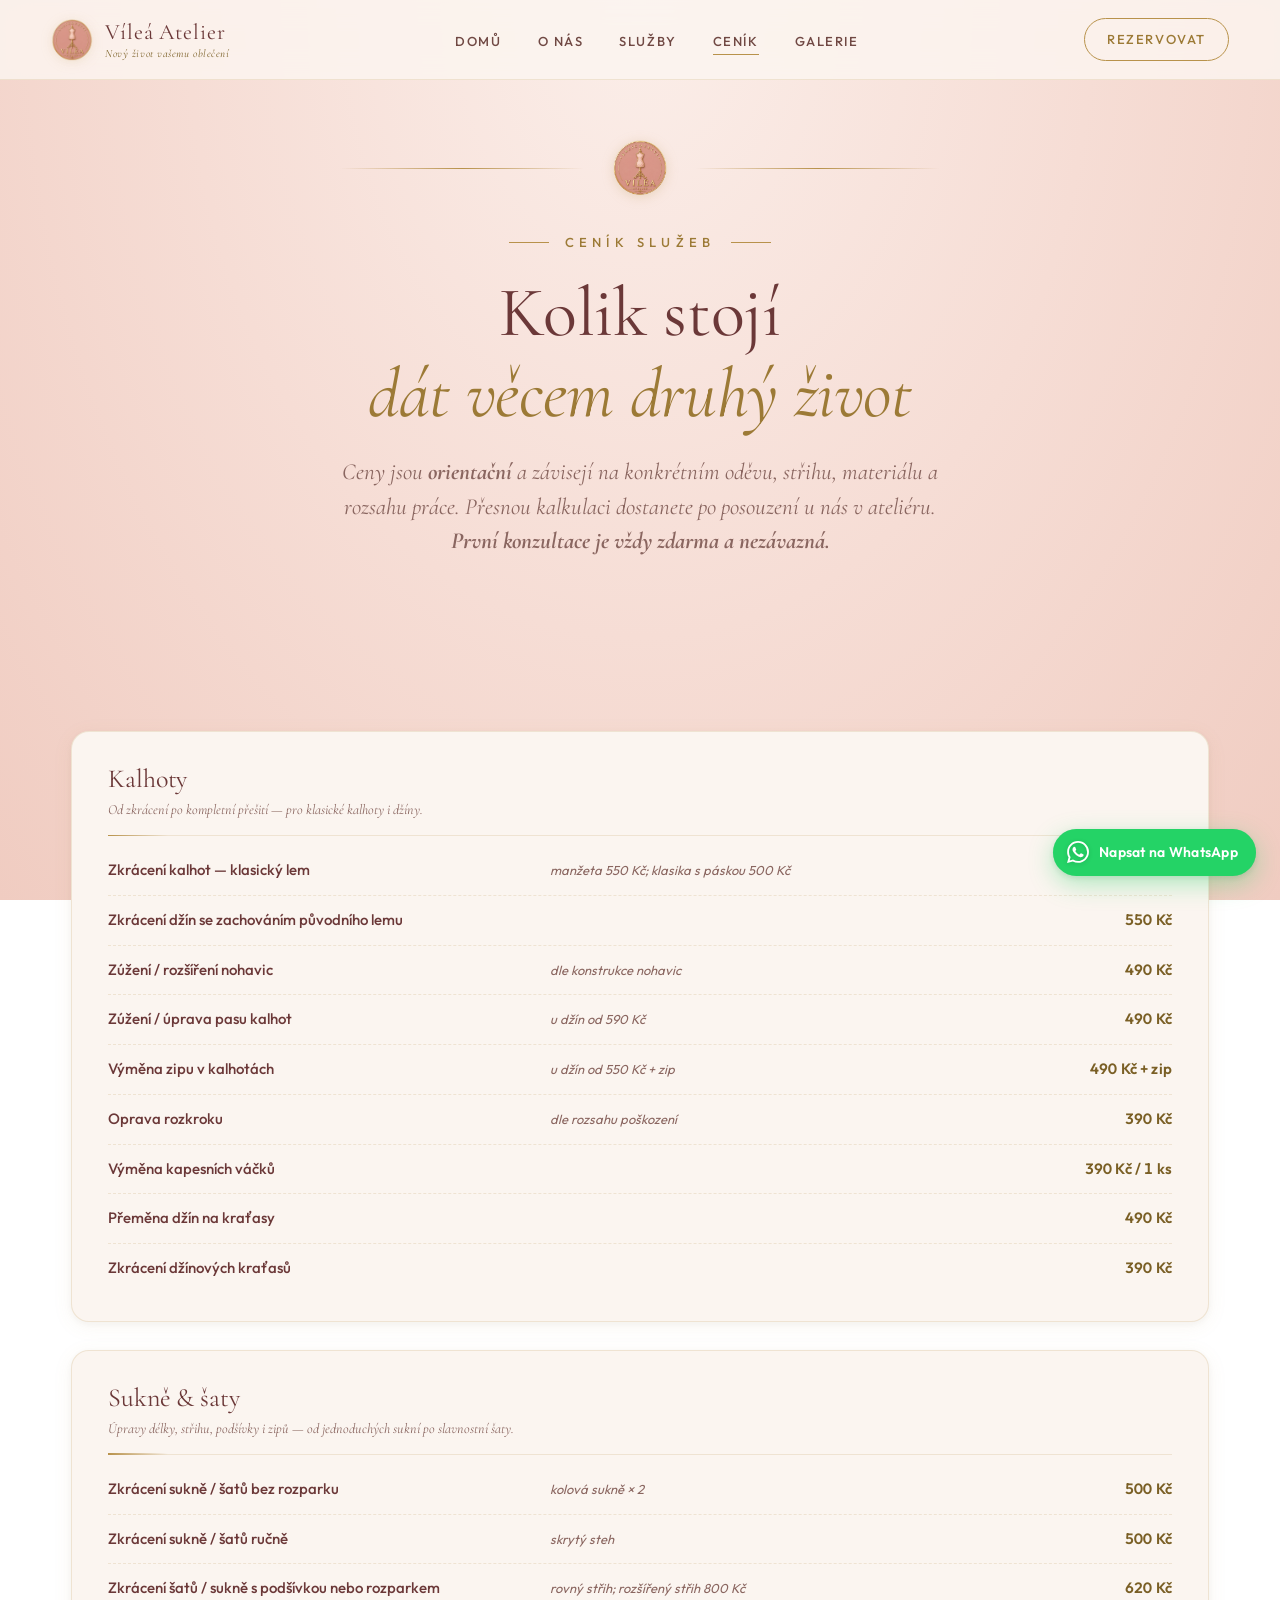
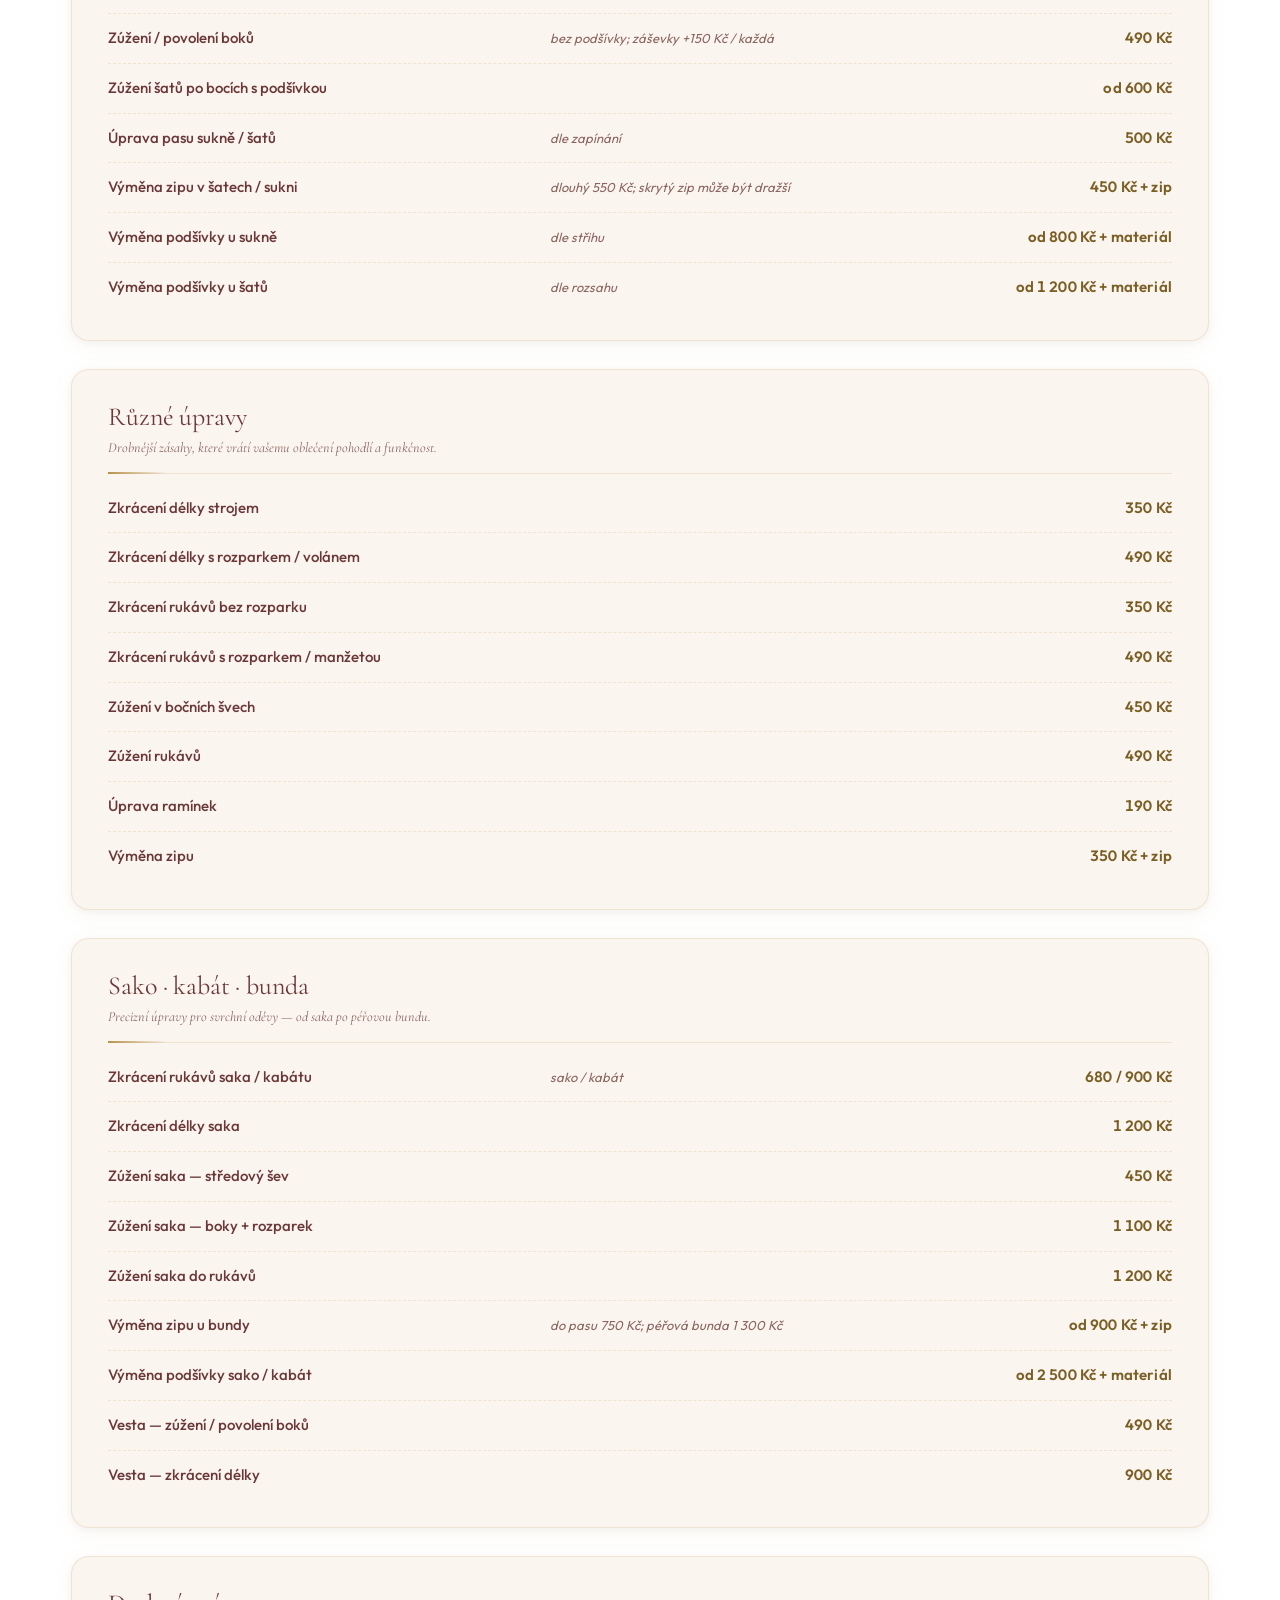
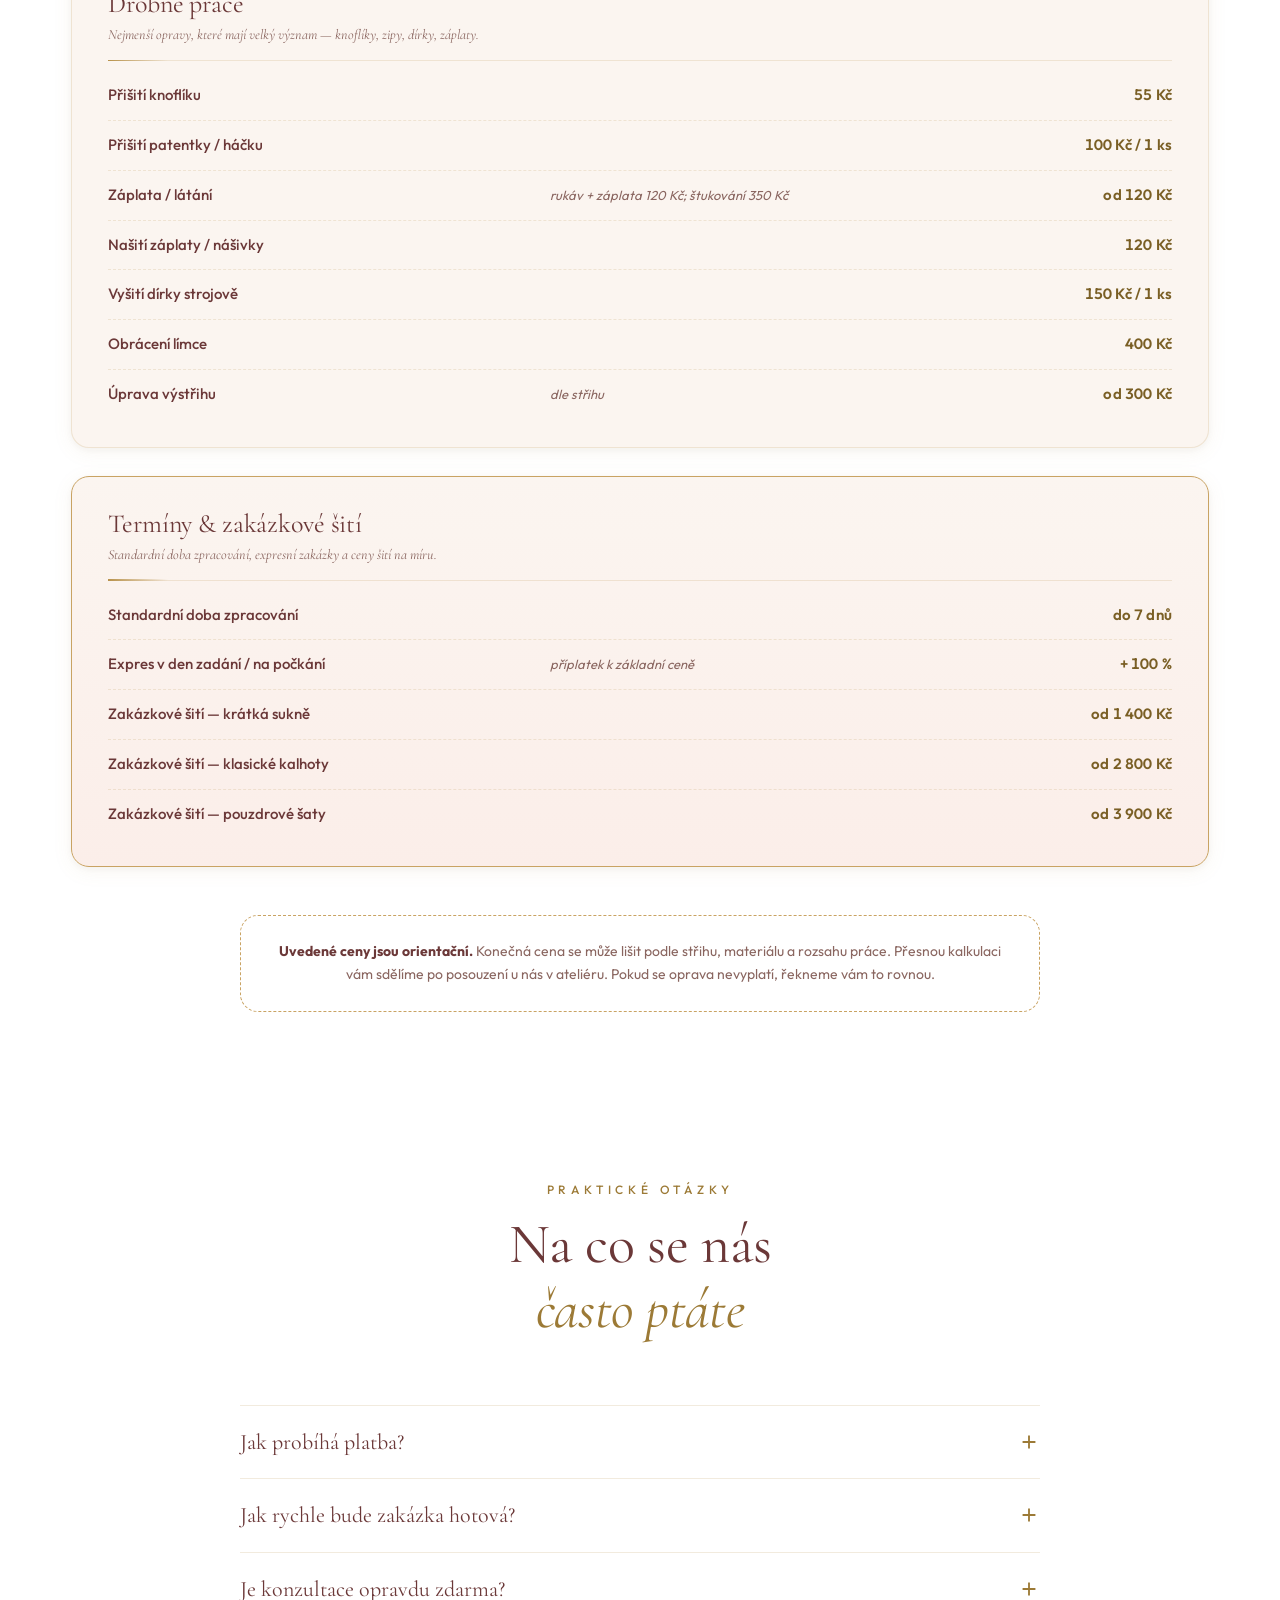
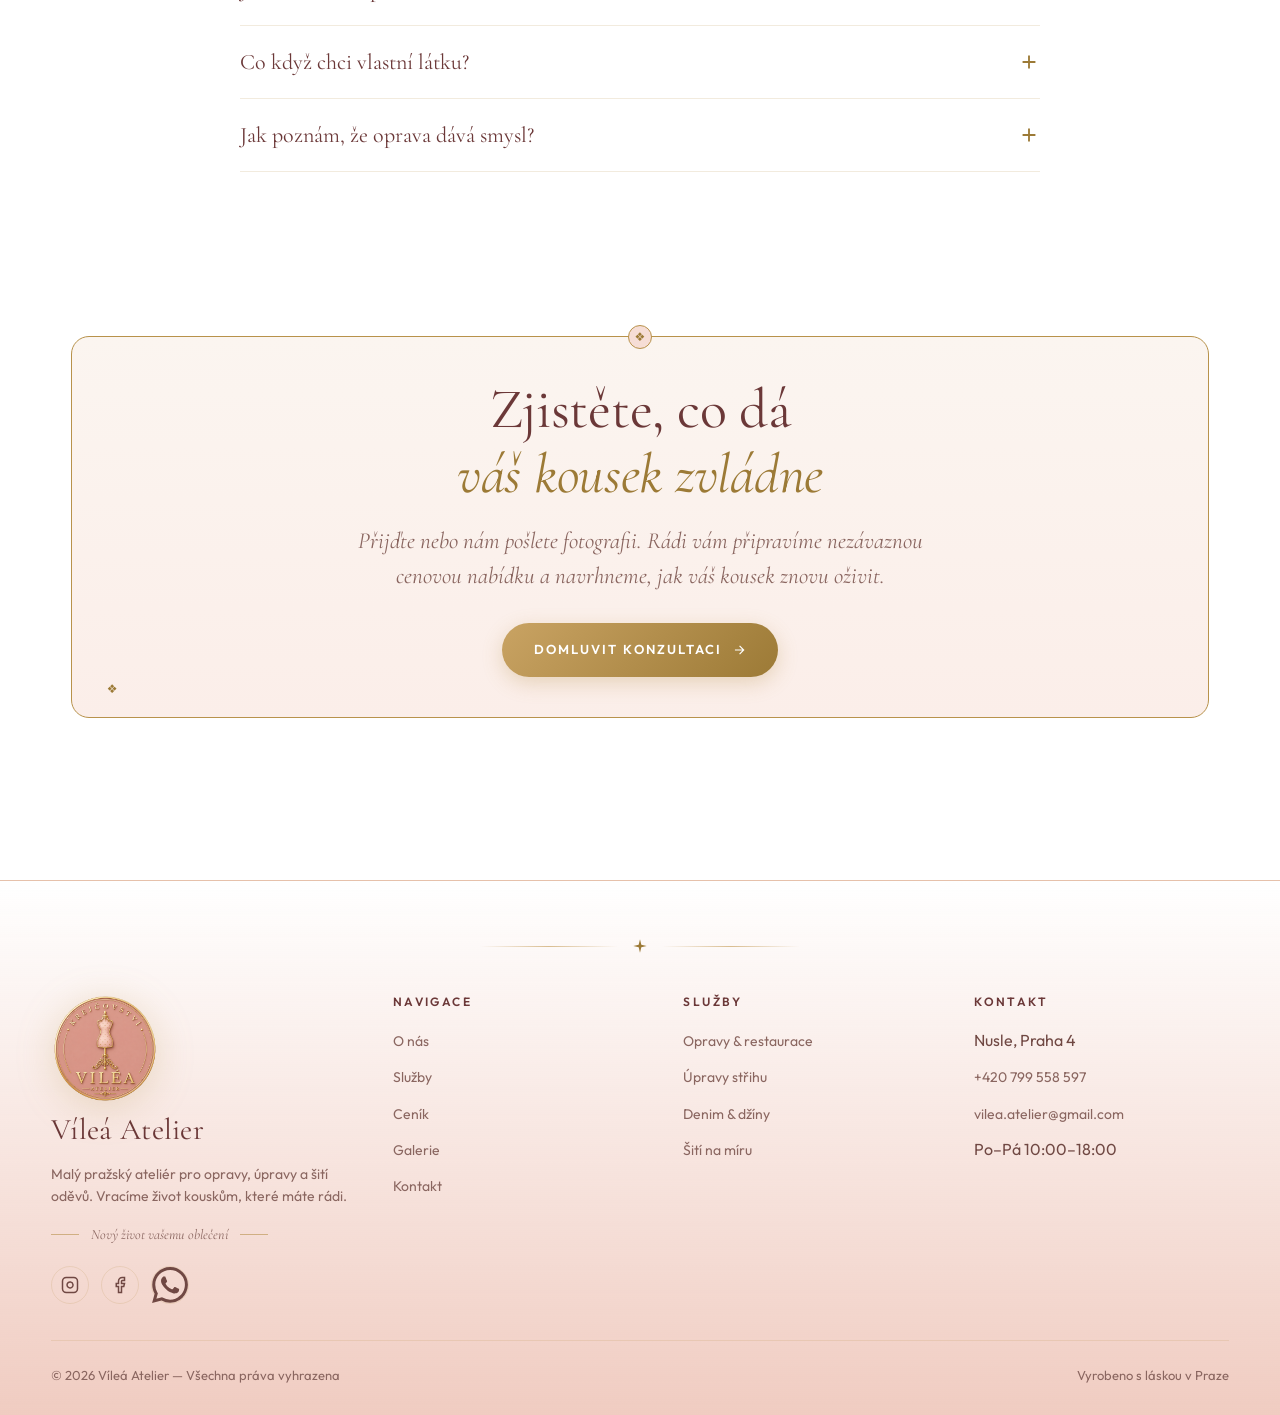
==== commit 795eb8b8: "Update copyright year: 2025 → 2026" ====
--- a/cenik.html
+++ b/cenik.html
@@ -13,13 +13,13 @@
 <meta name="geo.position" content="50.0656;14.4379" />
 <meta name="ICBM" content="50.0656, 14.4379" />
 <meta name="theme-color" content="#F5DCD2" />
-<link rel="alternate" hreflang="cs" href="https://vileaatelier.cz/cenik.html" />
-<link rel="alternate" hreflang="x-default" href="https://vileaatelier.cz/cenik.html" />
+<link rel="alternate" hreflang="cs" href="https://vilea.store/cenik.html" />
+<link rel="alternate" hreflang="x-default" href="https://vilea.store/cenik.html" />
 <meta property="og:type" content="website" />
-<meta property="og:url" content="https://vileaatelier.cz/cenik.html" />
+<meta property="og:url" content="https://vilea.store/cenik.html" />
 <meta property="og:title" content="Ceník — Víleá Atelier | Opravy, úpravy, šití na míru" />
 <meta property="og:description" content="Orientační ceny oprav, úprav a šití na míru v ateliéru Víleá Praha. První konzultace vždy zdarma." />
-<meta property="og:image" content="https://vileaatelier.cz/assets/img/og-banner.jpg" />
+<meta property="og:image" content="https://vilea.store/assets/img/og-banner.jpg" />
 <meta property="og:image:width" content="1200" />
 <meta property="og:image:height" content="630" />
 <meta property="og:site_name" content="Víleá Atelier" />
@@ -27,9 +27,9 @@
 <meta name="twitter:card" content="summary_large_image" />
 <meta name="twitter:title" content="Ceník — Víleá Atelier | Opravy, úpravy, šití na míru" />
 <meta name="twitter:description" content="Orientační ceny oprav, úprav a šití na míru v ateliéru Víleá Praha. První konzultace vždy zdarma." />
-<meta name="twitter:image" content="https://vileaatelier.cz/assets/img/og-banner.jpg" />
+<meta name="twitter:image" content="https://vilea.store/assets/img/og-banner.jpg" />
 <link rel="apple-touch-icon" href="assets/img/favicon.png" />
-<link rel="canonical" href="https://vileaatelier.cz/cenik.html" />
+<link rel="canonical" href="https://vilea.store/cenik.html" />
 <link rel="icon" type="image/png" href="assets/img/favicon.png" />
 <link rel="preconnect" href="https://fonts.googleapis.com">
 <link rel="preconnect" href="https://fonts.gstatic.com" crossorigin>
@@ -40,8 +40,8 @@
   "@context": "https://schema.org",
   "@type": "BreadcrumbList",
   "itemListElement": [
-    {"@type": "ListItem", "position": 1, "name": "Domů", "item": "https://vileaatelier.cz/"},
-    {"@type": "ListItem", "position": 2, "name": "Ceník", "item": "https://vileaatelier.cz/cenik.html"}
+    {"@type": "ListItem", "position": 1, "name": "Domů", "item": "https://vilea.store/"},
+    {"@type": "ListItem", "position": 2, "name": "Ceník", "item": "https://vilea.store/cenik.html"}
   ]
 }
 </script>
@@ -487,7 +487,7 @@
     </div>
   </div>
   <div class="footer__bottom">
-    <span>© 2025 Víleá Atelier — Všechna práva vyhrazena</span>
+    <span>© 2026 Víleá Atelier — Všechna práva vyhrazena</span>
     <span>Vyrobeno s láskou v Praze</span>
   </div>
 </footer>
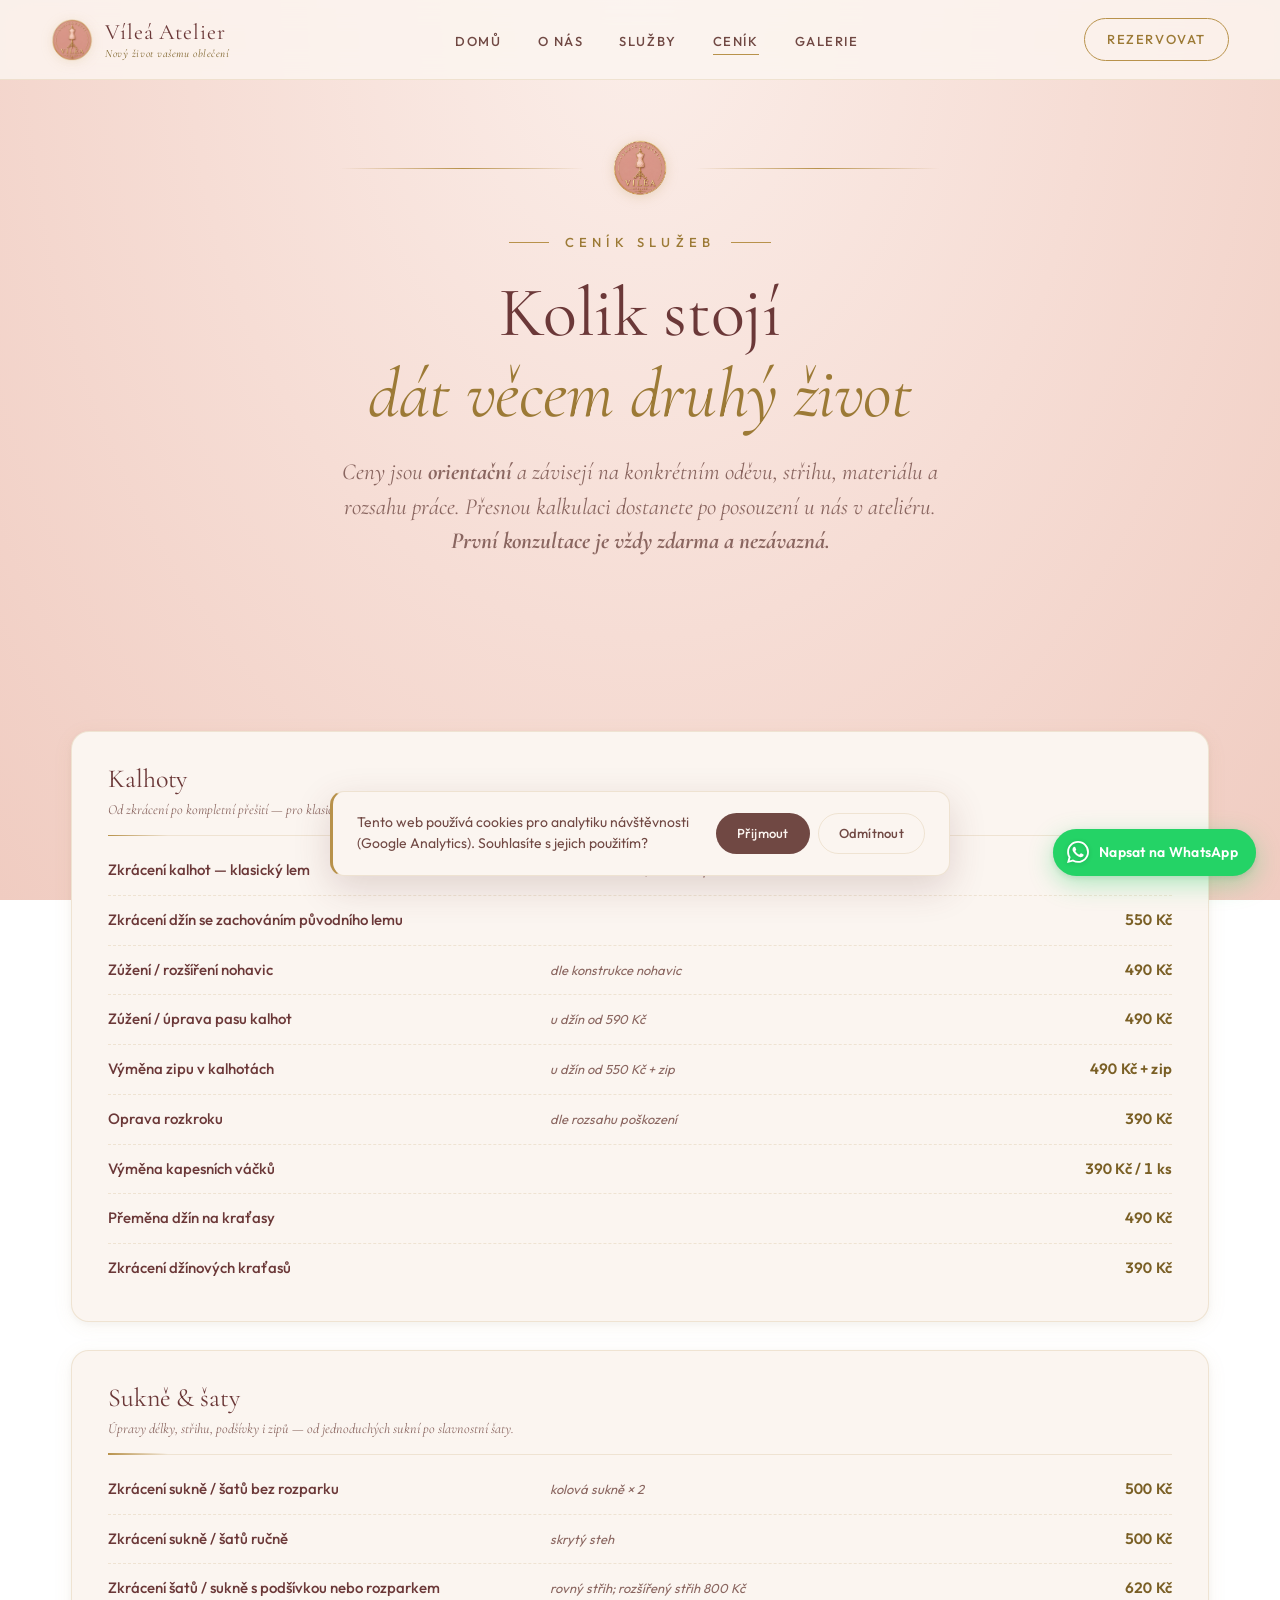
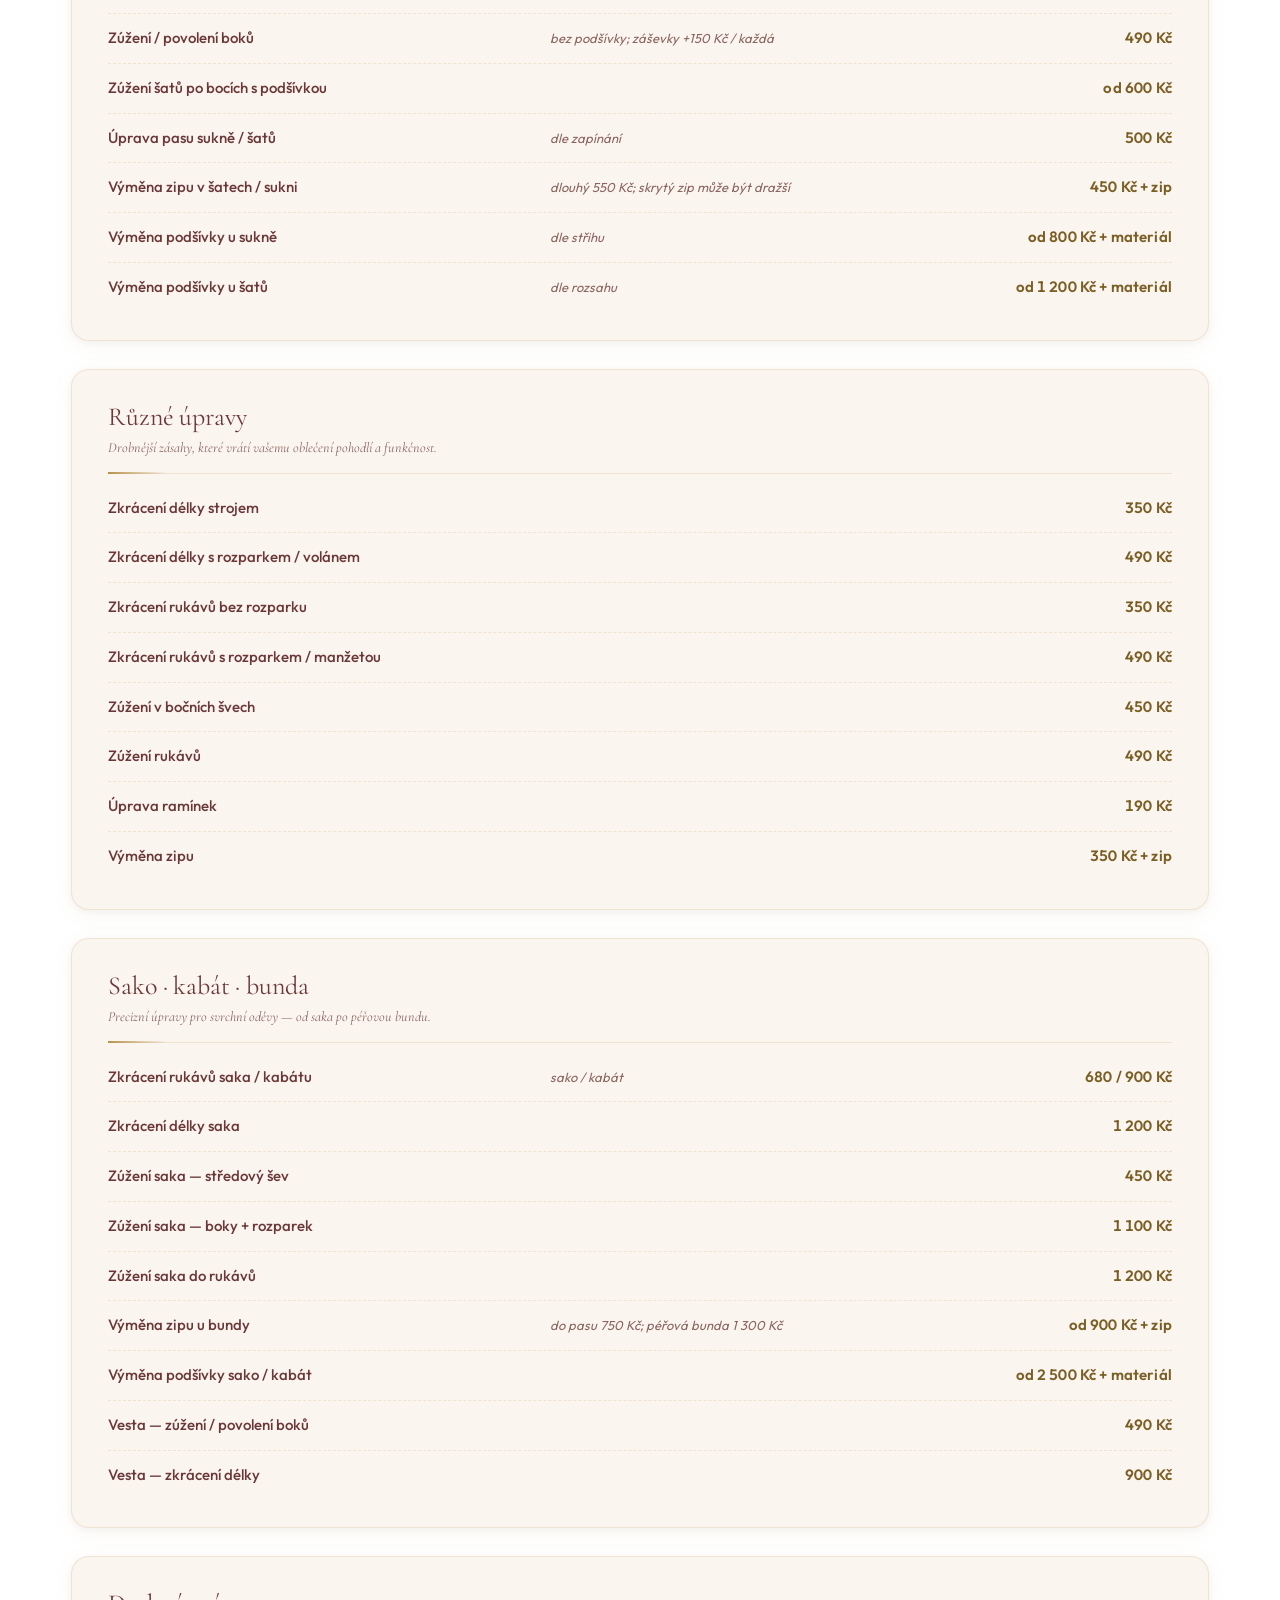
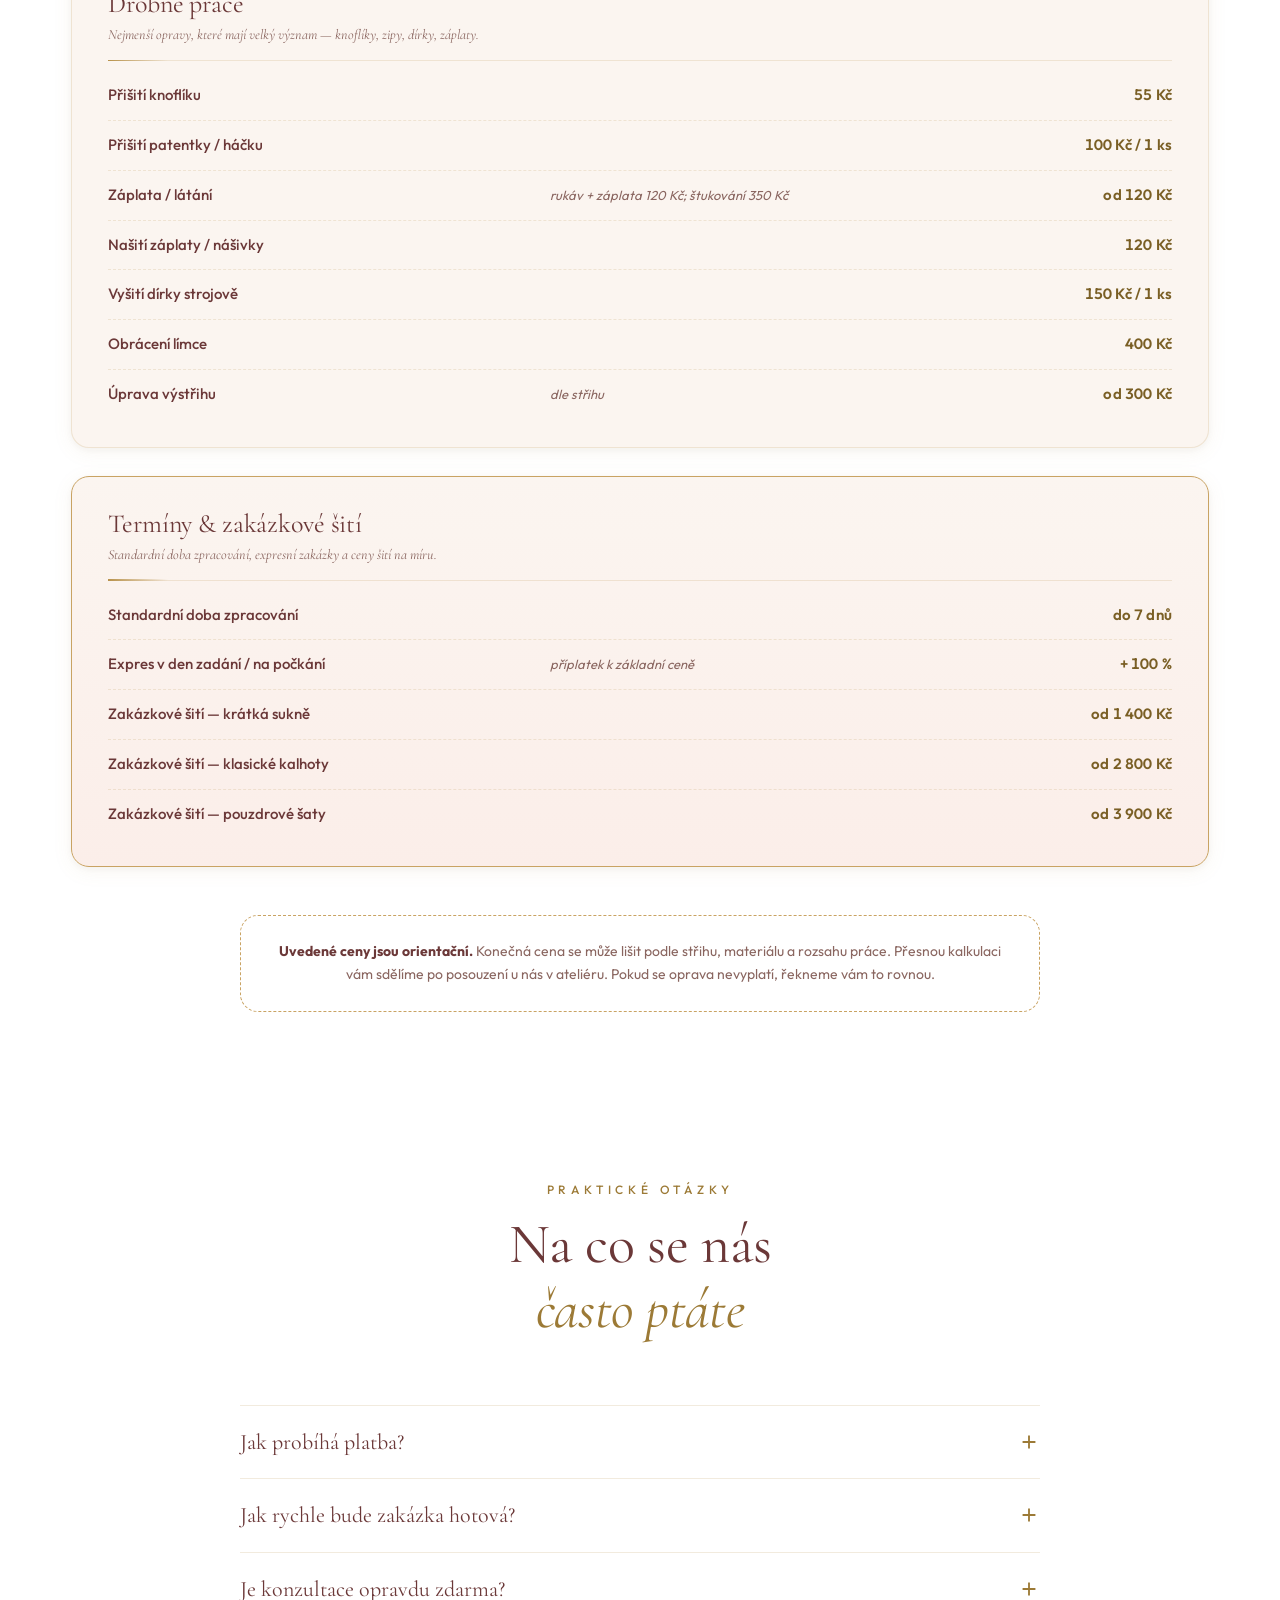
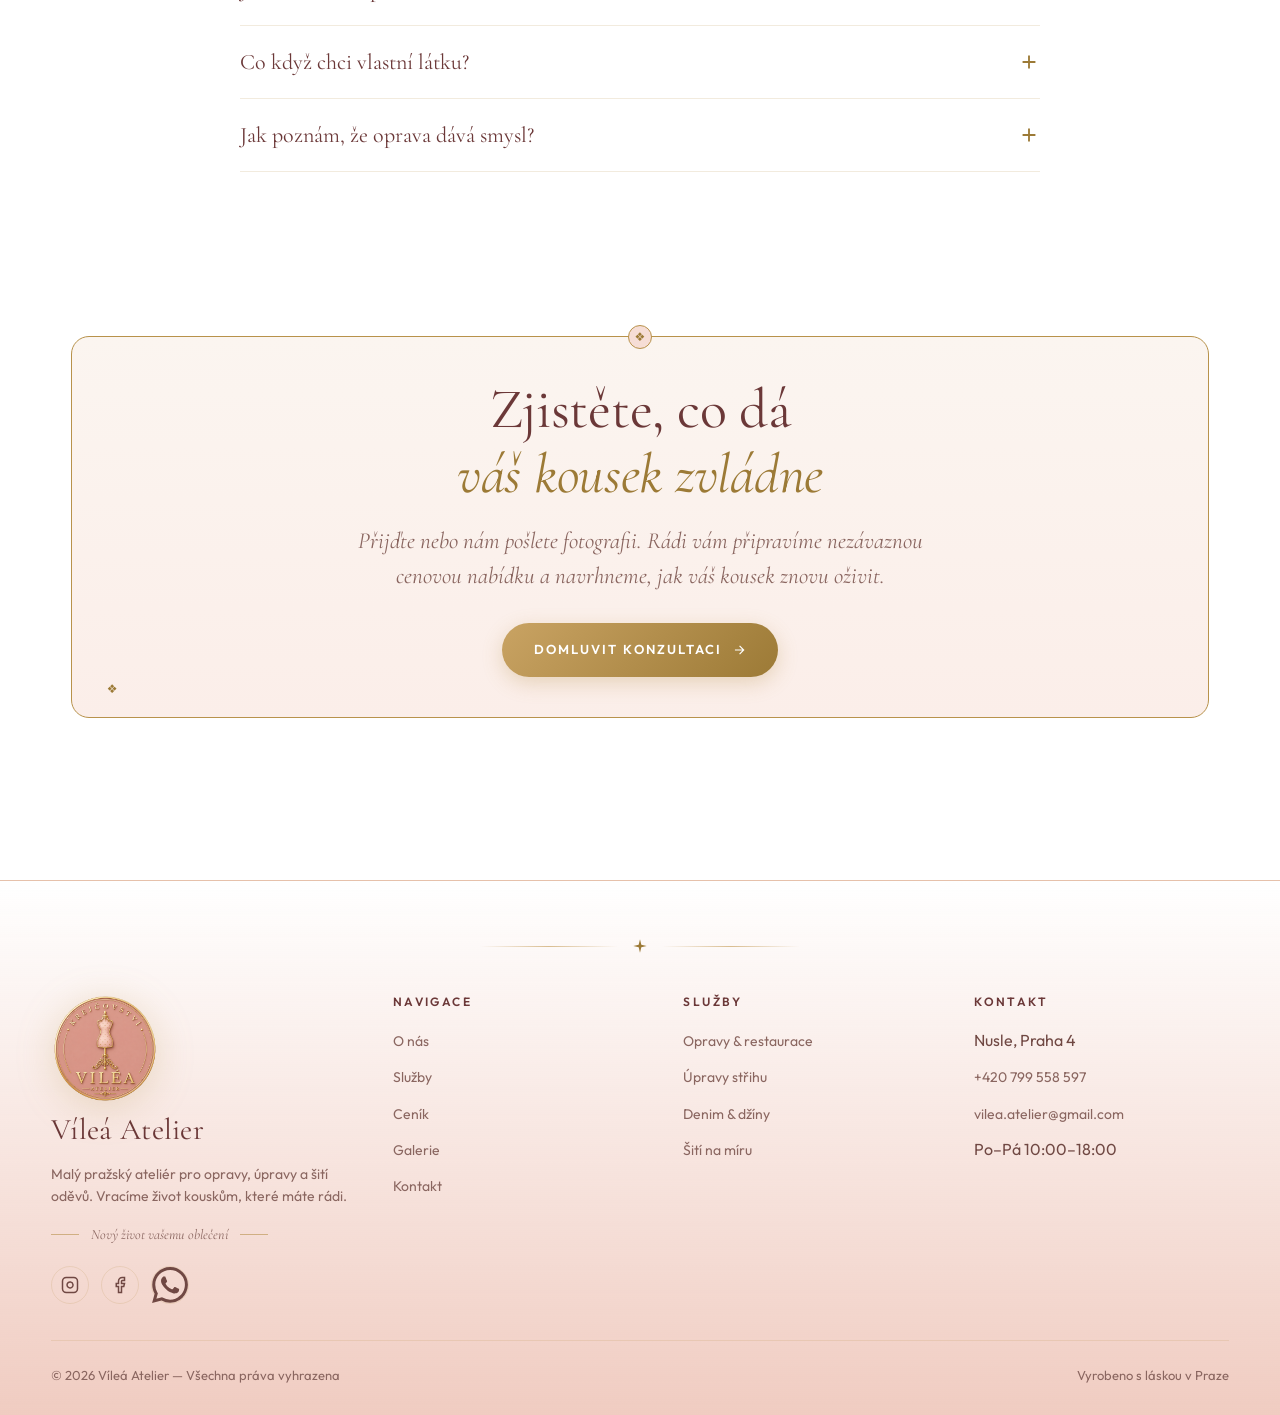
==== commit f31653f2: "Add GDPR-compliant cookie banner + conditional GA loading WHAT CHANGED ============ 1. Removed uncon" ====
--- a/cenik.html
+++ b/cenik.html
@@ -4,8 +4,8 @@
 <meta charset="UTF-8" />
 <meta name="viewport" content="width=device-width, initial-scale=1.0" />
 <title>Ceník — Víleá Atelier | Opravy, úpravy, šití na míru Praha</title>
-<meta name="description" content="Ceník krejčovského ateliéru Víleá Praha — kalhoty, šaty, saka, kabáty, drobné práce a zakázkové šití. První konzultace vždy zdarma." />
-<meta name="keywords" content="ceník krejčovství, cena opravy, cena úpravy oděvů, ceník služeb Praha, kolik stojí oprava oblečení, zakázkové šití cena" />
+<meta name="description" content="Ceník oprav a úprav oděvů v Praze — kalhoty, šaty, saka, kabáty, denim. Ceny od 55 Kč za přišití knoflíku. Konzultace zdarma v ateliéru Víleá (Praha 4, Nusle)." />
+<meta name="keywords" content="ceník krejčovství Praha, cena opravy oděvů, cena úpravy kalhot Praha, oprava džínů cena, restaurování oděvů cena, zakázkové šití Praha cena, Praha 4, Nusle, Vyšehrad, Pankrác, Podolí, Braník, Hodkovičky, Vršovice, Vinohrady, Karlín, Žižkov, Michle" />
 <meta name="robots" content="index,follow,max-image-preview:large" />
 <meta name="author" content="Víleá Atelier" />
 <meta name="geo.region" content="CZ-10" />
@@ -44,8 +44,7 @@
     {"@type": "ListItem", "position": 2, "name": "Ceník", "item": "https://vilea.store/cenik.html"}
   ]
 }
-</script>
-</head>
+</script></head>
 <body>
 
 <nav class="nav">
@@ -498,5 +497,19 @@
 </a>
 
 <script src="assets/script.js"></script>
+
+
+<!-- ===== Cookie banner ===== -->
+<div id="cookie-banner" class="cookie-banner" hidden role="dialog" aria-label="Souhlas s cookies" aria-live="polite">
+  <div class="cookie-banner__content">
+    <p>Tento web používá cookies pro analytiku návštěvnosti (Google Analytics). Souhlasíte s jejich použitím?</p>
+    <div class="cookie-banner__actions">
+      <button id="cookie-accept" class="cookie-banner__btn cookie-banner__btn--accept" type="button">Přijmout</button>
+      <button id="cookie-reject" class="cookie-banner__btn cookie-banner__btn--reject" type="button">Odmítnout</button>
+    </div>
+  </div>
+</div>
+<script src="assets/cookie-consent.js" defer></script>
+
 </body>
 </html>
--- a/assets/style.css
+++ b/assets/style.css
@@ -630,6 +630,41 @@
   opacity: 0; transition: opacity .3s;
 }
 .gallery__item:hover::after { opacity: 1; }
+
+.gallery__caption {
+  position: absolute;
+  bottom: 0; left: 0; right: 0;
+  padding: 20px 24px;
+  z-index: 2;
+  display: flex;
+  flex-direction: column;
+  gap: 2px;
+  color: white;
+  text-shadow: 0 2px 8px rgba(0, 0, 0, 0.5);
+  pointer-events: none;
+  transform: translateY(8px);
+  opacity: 0;
+  transition: transform .3s ease, opacity .3s ease;
+}
+.gallery__item:hover .gallery__caption {
+  transform: translateY(0);
+  opacity: 1;
+}
+.gallery__caption strong {
+  font-family: var(--font-serif);
+  font-size: 22px;
+  font-weight: 500;
+  line-height: 1.1;
+  letter-spacing: -0.01em;
+}
+.gallery__caption span {
+  font-family: var(--font-sans);
+  font-size: 11px;
+  letter-spacing: 0.18em;
+  text-transform: uppercase;
+  font-weight: 500;
+  opacity: 0.9;
+}
 
 /* ========== Contact Form ========== */
 .contact-form {
@@ -1026,3 +1061,95 @@
   width: 24px; height: 24px; display: grid; place-items: center;
 }
 .framed::before { top: -12px; left: 50%; transform: translateX(-50%); background: var(--rose-100); border: 1px solid var(--gold-500); border-radius: 50%; }
+
+/* ===== Cookie banner ===== */
+.cookie-banner {
+  position: fixed;
+  left: 24px;
+  right: 24px;
+  bottom: 24px;
+  max-width: 620px;
+  margin: 0 auto;
+  background: var(--ivory);
+  border: 1px solid var(--line);
+  border-left: 3px solid var(--gold-500);
+  border-radius: 14px;
+  padding: 20px 24px;
+  box-shadow: 0 12px 36px rgba(107, 56, 56, 0.18);
+  z-index: 9999;
+  font-family: var(--font-sans);
+  animation: cookieSlideUp .5s ease;
+}
+@keyframes cookieSlideUp {
+  from { transform: translateY(120%); opacity: 0; }
+  to { transform: translateY(0); opacity: 1; }
+}
+.cookie-banner[hidden] { display: none; }
+.cookie-banner__content {
+  display: flex;
+  align-items: center;
+  gap: 18px;
+  flex-wrap: wrap;
+}
+.cookie-banner__content p {
+  margin: 0;
+  flex: 1 1 280px;
+  color: var(--brown-700);
+  font-size: 14px;
+  line-height: 1.55;
+}
+.cookie-banner__actions {
+  display: flex;
+  gap: 8px;
+  flex-shrink: 0;
+  margin-left: auto;
+}
+.cookie-banner__btn {
+  font-family: inherit;
+  font-size: 13px;
+  font-weight: 500;
+  letter-spacing: .02em;
+  padding: 9px 20px;
+  border-radius: 999px;
+  border: 1px solid transparent;
+  cursor: pointer;
+  transition: all .2s ease;
+  white-space: nowrap;
+}
+.cookie-banner__btn--accept {
+  background: var(--brown-700);
+  color: var(--ivory);
+}
+.cookie-banner__btn--accept:hover {
+  background: var(--brown-900);
+  transform: translateY(-1px);
+}
+.cookie-banner__btn--reject {
+  background: transparent;
+  color: var(--brown-700);
+  border-color: var(--line);
+}
+.cookie-banner__btn--reject:hover {
+  border-color: var(--brown-700);
+}
+
+@media (max-width: 640px) {
+  .cookie-banner {
+    left: 12px;
+    right: 12px;
+    bottom: 12px;
+    padding: 16px 18px;
+  }
+  .cookie-banner__content {
+    flex-direction: column;
+    align-items: stretch;
+    gap: 12px;
+  }
+  .cookie-banner__actions {
+    margin-left: 0;
+    width: 100%;
+  }
+  .cookie-banner__btn {
+    flex: 1;
+  }
+}
